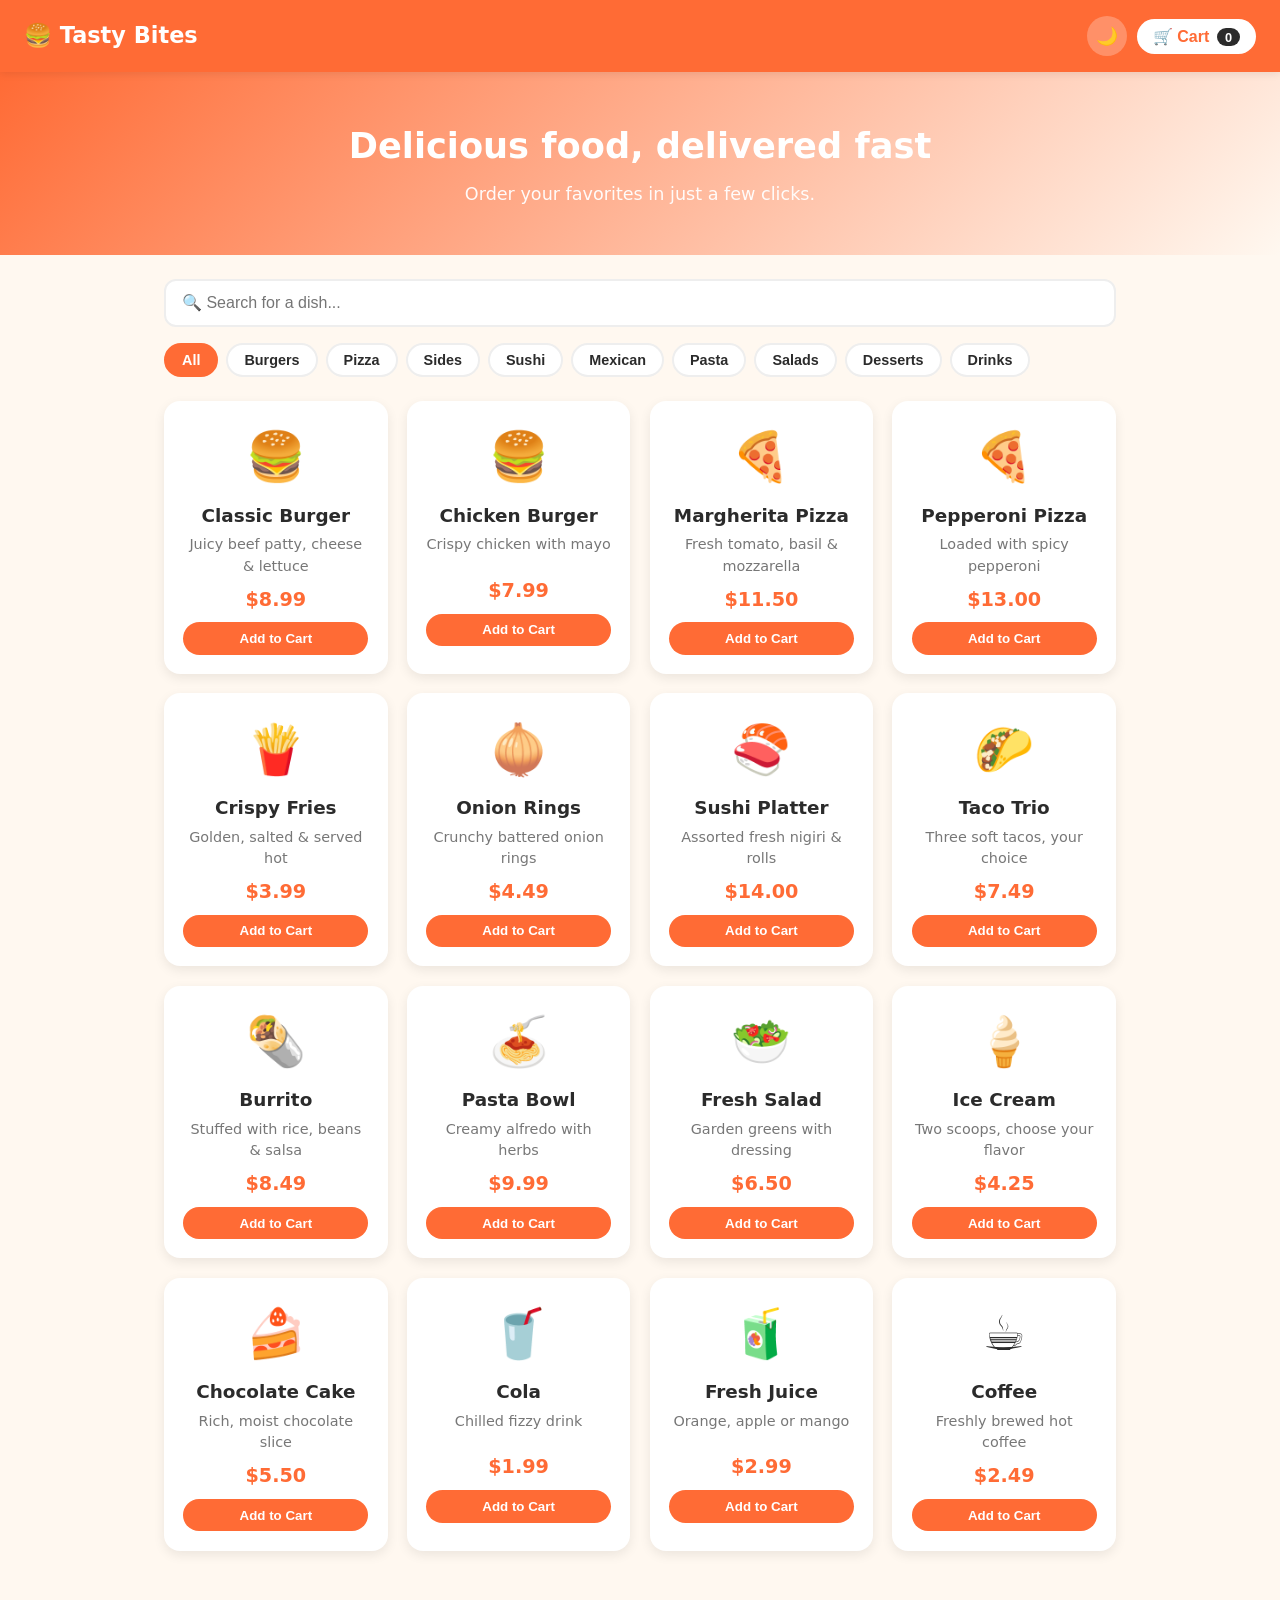
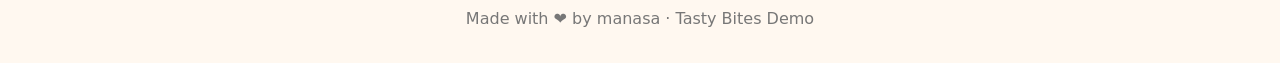
==== index.html @ b31406c3 "Add search, categories, dark mode, saved cart & checkout form" ====
<!DOCTYPE html>
<html lang="en">
<head>
  <meta charset="UTF-8" />
  <meta name="viewport" content="width=device-width, initial-scale=1.0" />
  <title>Tasty Bites 🍔 — Order Food Online</title>
  <link rel="stylesheet" href="styles.css" />
</head>
<body>
  <!-- ===== Header ===== -->
  <header class="header">
    <div class="logo">🍔 Tasty Bites</div>
    <div class="header-actions">
      <button id="theme-toggle" class="theme-toggle" title="Toggle dark mode">🌙</button>
      <button id="cart-toggle" class="cart-toggle">
        🛒 Cart <span id="cart-count" class="cart-count">0</span>
      </button>
    </div>
  </header>

  <!-- ===== Hero banner ===== -->
  <section class="hero">
    <h1>Delicious food, delivered fast</h1>
    <p>Order your favorites in just a few clicks.</p>
  </section>

  <!-- ===== Controls: search + categories ===== -->
  <section class="controls">
    <input type="text" id="search" class="search" placeholder="🔍 Search for a dish..." />
    <div class="categories" id="categories">
      <!-- Category buttons inserted by script.js -->
    </div>
  </section>

  <!-- ===== Menu ===== -->
  <main class="menu" id="menu">
    <div class="menu-grid" id="menu-grid">
      <!-- Food cards inserted by script.js -->
    </div>
    <p id="no-results" class="no-results" hidden>No dishes match your search 😕</p>
  </main>

  <!-- ===== Cart sidebar ===== -->
  <aside class="cart" id="cart">
    <div class="cart-header">
      <h2>Your Order</h2>
      <button id="cart-close" class="cart-close">✕</button>
    </div>
    <ul class="cart-items" id="cart-items">
      <li class="cart-empty">Your cart is empty 🛒</li>
    </ul>
    <div class="cart-footer">
      <div class="cart-total">Total: <span id="cart-total">$0.00</span></div>
      <button id="checkout-btn" class="place-order" disabled>Checkout</button>
    </div>
  </aside>

  <!-- ===== Checkout modal ===== -->
  <div class="modal" id="checkout-modal">
    <div class="modal-box">
      <div class="modal-header">
        <h2>Checkout</h2>
        <button id="modal-close" class="cart-close">✕</button>
      </div>
      <form id="checkout-form" class="checkout-form">
        <label>Full Name
          <input type="text" id="cust-name" required placeholder="manasa" />
        </label>
        <label>Phone Number
          <input type="tel" id="cust-phone" required placeholder="9876543210"
                 pattern="[0-9 +\-]{7,15}" title="Enter a valid phone number" />
        </label>
        <label>Delivery Address
          <textarea id="cust-address" required rows="3" placeholder="House no, street, city"></textarea>
        </label>
        <div class="order-summary" id="order-summary"></div>
        <button type="submit" class="place-order">Place Order ✅</button>
      </form>
    </div>
  </div>

  <div class="overlay" id="overlay"></div>

  <!-- ===== Order success toast ===== -->
  <div class="toast" id="toast" hidden></div>

  <footer class="footer">
    <p>Made with ❤️ by manasa · Tasty Bites Demo</p>
  </footer>

  <script src="script.js"></script>
</body>
</html>
---- styles.css ----
/* ===== Theme variables (light mode defaults) ===== */
:root {
  --bg: #fff8f0;
  --surface: #ffffff;
  --text: #2b2b2b;
  --muted: #777777;
  --brand: #ff6b35;
  --brand-dark: #e85a28;
  --border: #eeeeee;
  --shadow: rgba(0, 0, 0, 0.08);
}

/* ===== Dark mode overrides ===== */
body.dark {
  --bg: #1a1a1f;
  --surface: #26262e;
  --text: #f1f1f1;
  --muted: #a0a0a8;
  --brand: #ff7d4d;
  --brand-dark: #ff6b35;
  --border: #3a3a44;
  --shadow: rgba(0, 0, 0, 0.4);
}

* { margin: 0; padding: 0; box-sizing: border-box; }

body {
  font-family: 'Segoe UI', system-ui, -apple-system, sans-serif;
  color: var(--text);
  background: var(--bg);
  line-height: 1.5;
  transition: background 0.3s, color 0.3s;
}

/* ===== Header ===== */
.header {
  display: flex;
  justify-content: space-between;
  align-items: center;
  padding: 1rem 1.5rem;
  background: var(--brand);
  color: #fff;
  position: sticky;
  top: 0;
  z-index: 10;
  box-shadow: 0 2px 8px var(--shadow);
}
.logo { font-size: 1.4rem; font-weight: 700; }
.header-actions { display: flex; align-items: center; gap: 0.6rem; }

.theme-toggle {
  background: rgba(255, 255, 255, 0.25);
  border: none;
  font-size: 1.1rem;
  width: 40px; height: 40px;
  border-radius: 50%;
  cursor: pointer;
}

.cart-toggle {
  background: #fff;
  color: var(--brand);
  border: none;
  padding: 0.5rem 1rem;
  border-radius: 999px;
  font-weight: 600;
  font-size: 1rem;
  cursor: pointer;
}
.cart-count {
  background: #2b2b2b;
  color: #fff;
  border-radius: 999px;
  padding: 0.1rem 0.5rem;
  font-size: 0.8rem;
  margin-left: 0.2rem;
}

/* ===== Hero ===== */
.hero {
  text-align: center;
  padding: 3rem 1rem;
  background: linear-gradient(135deg, var(--brand), transparent);
}
.hero h1 { font-size: 2.2rem; margin-bottom: 0.5rem; color: #fff; }
.hero p { color: #fff; font-size: 1.1rem; opacity: 0.95; }

/* ===== Controls ===== */
.controls { max-width: 1000px; margin: 0 auto; padding: 1.5rem 1.5rem 0; }
.search {
  width: 100%;
  padding: 0.8rem 1rem;
  border: 2px solid var(--border);
  border-radius: 12px;
  font-size: 1rem;
  background: var(--surface);
  color: var(--text);
  margin-bottom: 1rem;
}
.search:focus { outline: none; border-color: var(--brand); }

.categories { display: flex; flex-wrap: wrap; gap: 0.5rem; }
.cat-btn {
  background: var(--surface);
  color: var(--text);
  border: 2px solid var(--border);
  padding: 0.45rem 1rem;
  border-radius: 999px;
  cursor: pointer;
  font-size: 0.9rem;
  font-weight: 600;
}
.cat-btn.active { background: var(--brand); color: #fff; border-color: var(--brand); }

/* ===== Menu ===== */
.menu { max-width: 1000px; margin: 0 auto; padding: 1.5rem; }
.menu-grid {
  display: grid;
  grid-template-columns: repeat(auto-fill, minmax(220px, 1fr));
  gap: 1.2rem;
}
.card {
  background: var(--surface);
  border-radius: 16px;
  padding: 1.2rem;
  text-align: center;
  box-shadow: 0 4px 12px var(--shadow);
  transition: transform 0.15s ease;
}
.card:hover { transform: translateY(-4px); }
.card .emoji { font-size: 3rem; }
.card h3 { margin: 0.6rem 0 0.3rem; font-size: 1.15rem; }
.card .desc { color: var(--muted); font-size: 0.9rem; min-height: 2.4em; }
.card .price { font-weight: 700; color: var(--brand); font-size: 1.2rem; margin: 0.5rem 0; }

.add-btn {
  background: var(--brand);
  color: #fff;
  border: none;
  padding: 0.55rem 1.2rem;
  border-radius: 999px;
  font-weight: 600;
  cursor: pointer;
  width: 100%;
}
.add-btn:hover { background: var(--brand-dark); }

.no-results { text-align: center; color: var(--muted); padding: 2rem; font-size: 1.1rem; }

/* ===== Cart sidebar ===== */
.cart {
  position: fixed;
  top: 0; right: -400px;
  width: 360px; max-width: 85vw; height: 100%;
  background: var(--surface);
  box-shadow: -4px 0 20px var(--shadow);
  display: flex; flex-direction: column;
  transition: right 0.25s ease;
  z-index: 30;
}
.cart.open { right: 0; }
.cart-header {
  display: flex; justify-content: space-between; align-items: center;
  padding: 1.2rem; border-bottom: 1px solid var(--border);
}
.cart-close { background: none; border: none; font-size: 1.3rem; cursor: pointer; color: var(--text); }

.cart-items { list-style: none; flex: 1; overflow-y: auto; padding: 1rem; }
.cart-empty { color: var(--muted); text-align: center; margin-top: 2rem; }
.cart-item {
  display: flex; justify-content: space-between; align-items: center;
  padding: 0.6rem 0; border-bottom: 1px solid var(--border);
}
.cart-item .info { font-size: 0.95rem; }
.cart-item .qty-controls button {
  width: 26px; height: 26px;
  border: 1px solid var(--border);
  background: var(--bg); color: var(--text);
  border-radius: 6px; cursor: pointer; font-weight: 700;
}
.cart-item .qty { margin: 0 0.4rem; }

.cart-footer { padding: 1.2rem; border-top: 1px solid var(--border); }
.cart-total { font-size: 1.2rem; font-weight: 700; margin-bottom: 0.8rem; }

.place-order {
  width: 100%;
  background: #2b9348; color: #fff;
  border: none; padding: 0.8rem; border-radius: 12px;
  font-size: 1rem; font-weight: 700; cursor: pointer;
}
.place-order:hover { background: #25803c; }
.place-order:disabled { background: #bbb; cursor: not-allowed; }

/* ===== Checkout modal ===== */
.modal {
  position: fixed; inset: 0;
  display: none; align-items: center; justify-content: center;
  z-index: 40; padding: 1rem;
}
.modal.open { display: flex; }
.modal-box {
  background: var(--surface);
  border-radius: 16px;
  width: 100%; max-width: 420px;
  padding: 1.5rem;
  box-shadow: 0 10px 40px var(--shadow);
  max-height: 90vh; overflow-y: auto;
}
.modal-header { display: flex; justify-content: space-between; align-items: center; margin-bottom: 1rem; }
.checkout-form { display: flex; flex-direction: column; gap: 0.9rem; }
.checkout-form label { display: flex; flex-direction: column; font-weight: 600; font-size: 0.9rem; gap: 0.3rem; }
.checkout-form input, .checkout-form textarea {
  padding: 0.6rem; border: 2px solid var(--border); border-radius: 8px;
  font-size: 1rem; font-family: inherit;
  background: var(--bg); color: var(--text);
}
.checkout-form input:focus, .checkout-form textarea:focus { outline: none; border-color: var(--brand); }
.order-summary {
  background: var(--bg); border-radius: 8px; padding: 0.8rem;
  font-size: 0.9rem; color: var(--muted);
}
.order-summary strong { color: var(--text); }

/* ===== Overlay ===== */
.overlay {
  position: fixed; inset: 0;
  background: rgba(0, 0, 0, 0.4);
  opacity: 0; pointer-events: none;
  transition: opacity 0.25s ease; z-index: 20;
}
.overlay.show { opacity: 1; pointer-events: auto; }

/* ===== Toast ===== */
.toast {
  position: fixed; bottom: 2rem; left: 50%; transform: translateX(-50%);
  background: #2b9348; color: #fff;
  padding: 1rem 1.5rem; border-radius: 12px;
  box-shadow: 0 6px 20px var(--shadow);
  z-index: 50; font-weight: 600; text-align: center;
  animation: pop 0.3s ease;
}
@keyframes pop { from { transform: translate(-50%, 20px); opacity: 0; } to { transform: translate(-50%, 0); opacity: 1; } }

/* ===== Footer ===== */
.footer { text-align: center; padding: 2rem 1rem; color: var(--muted); }
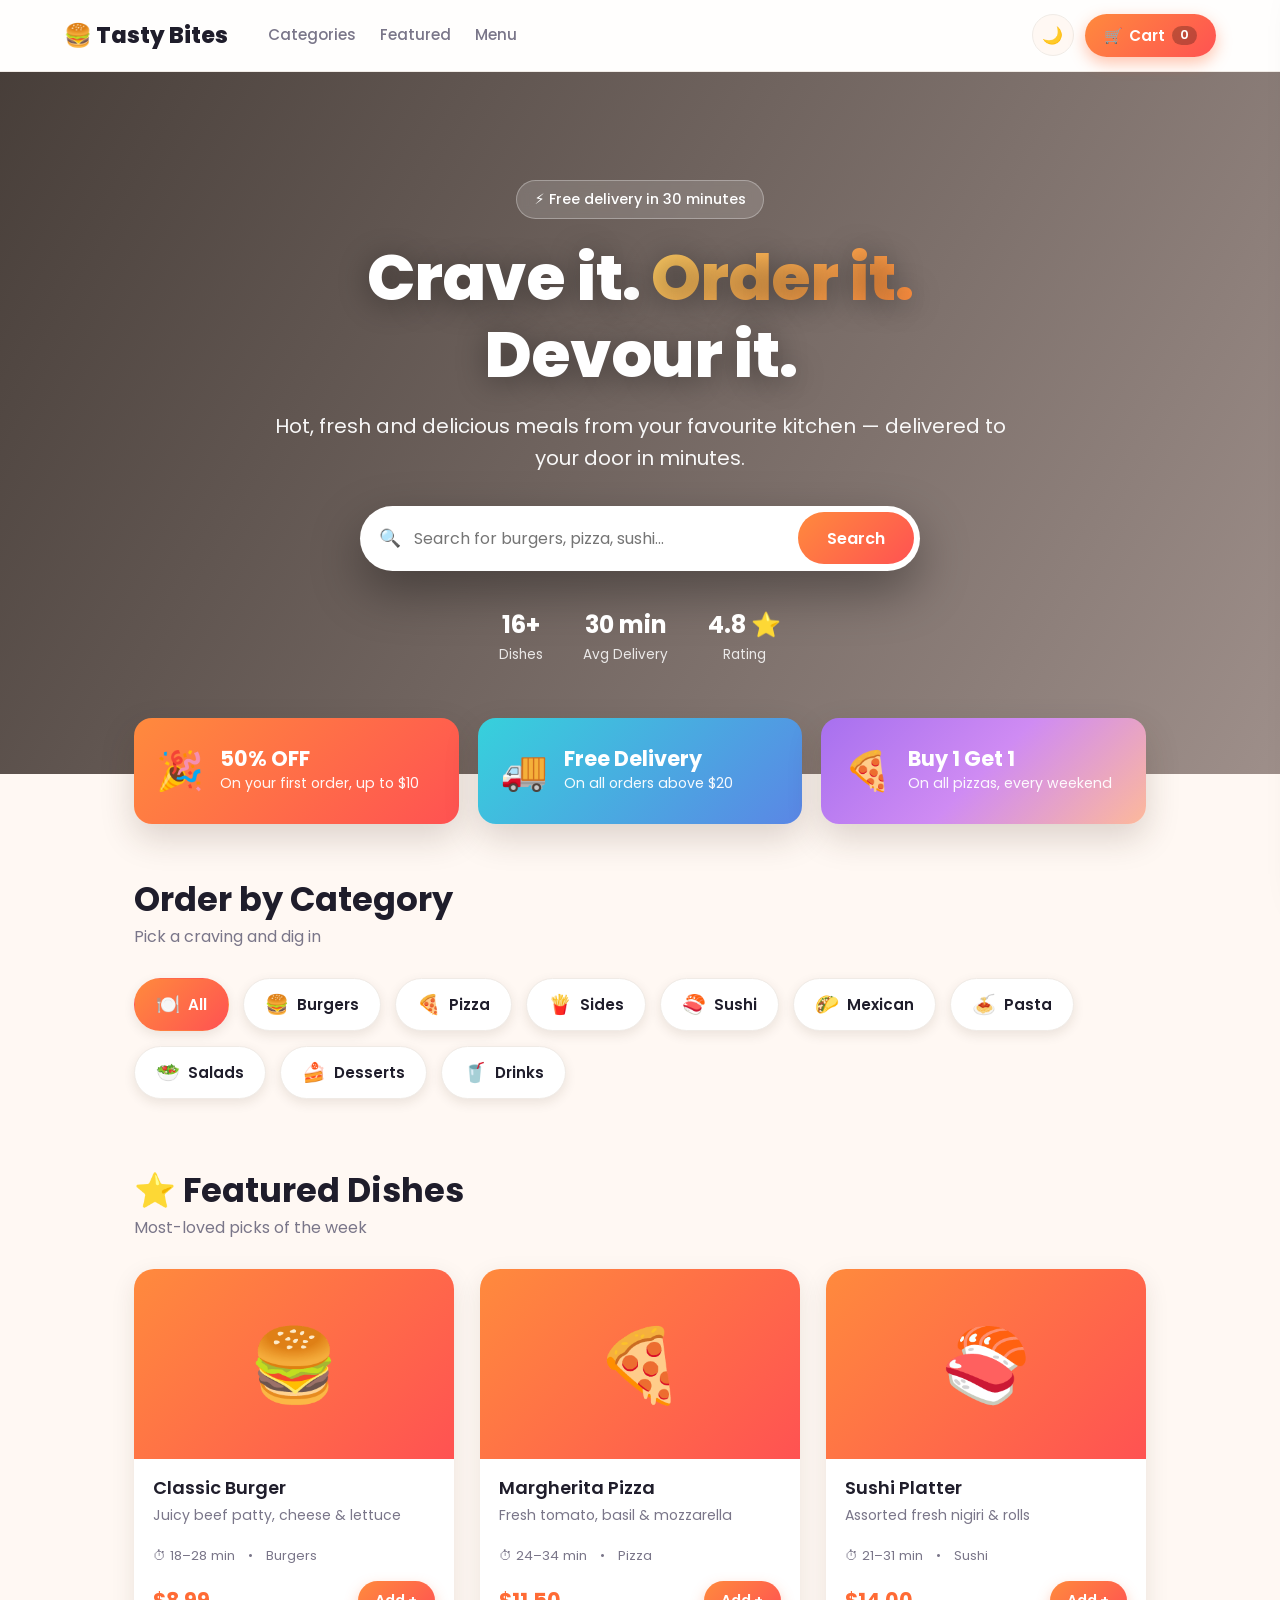
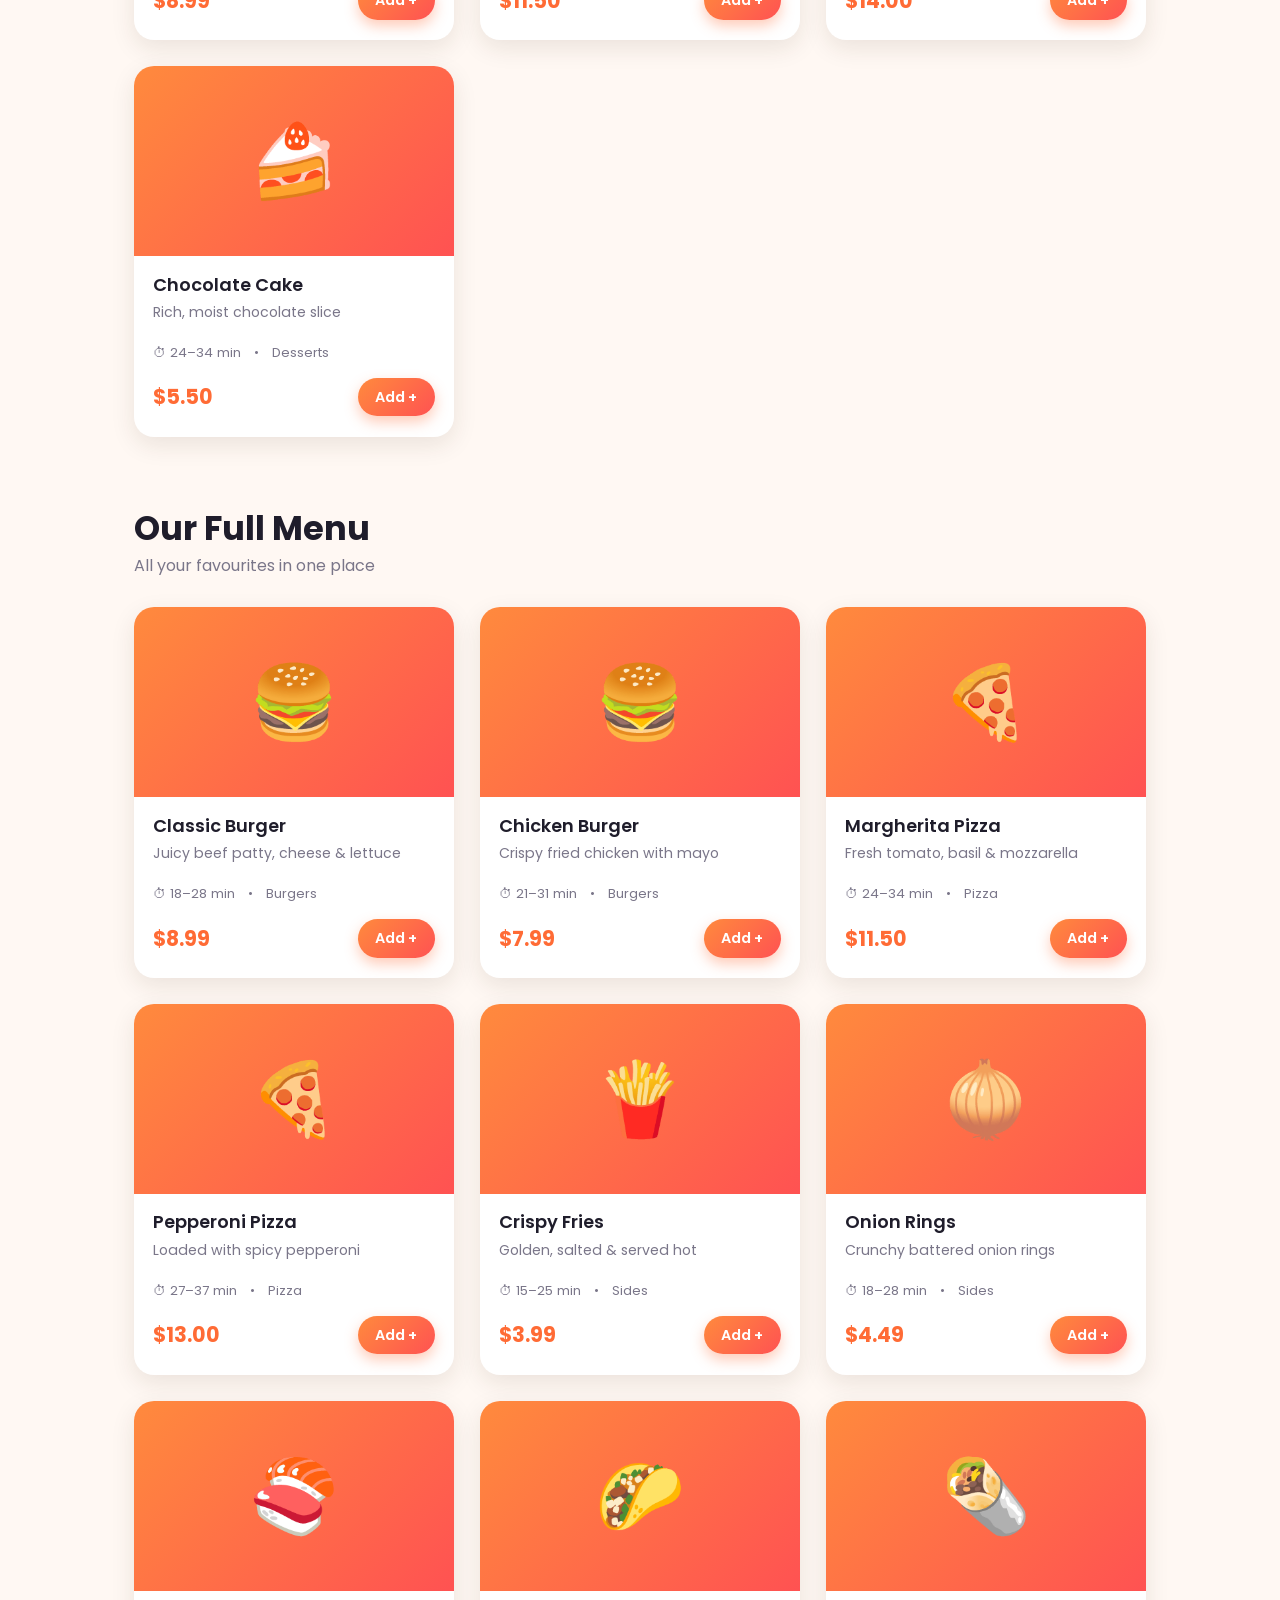
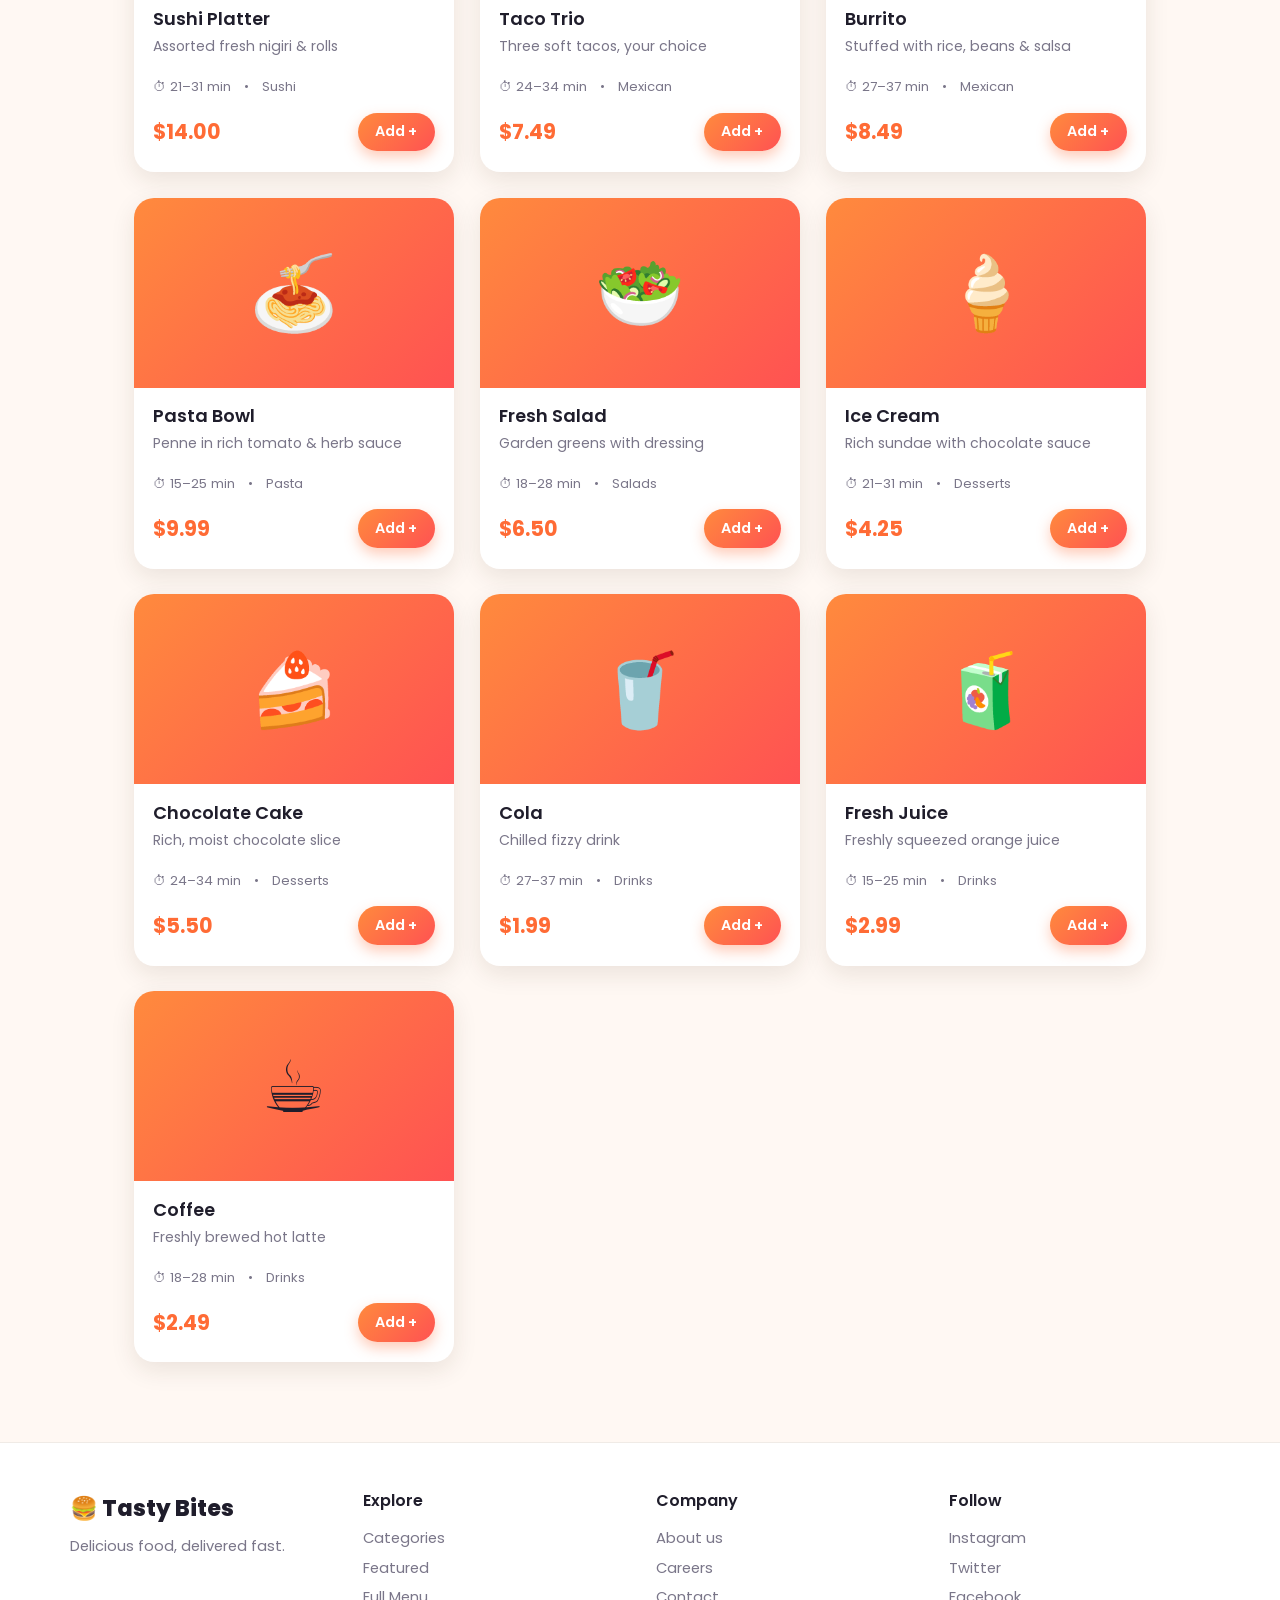
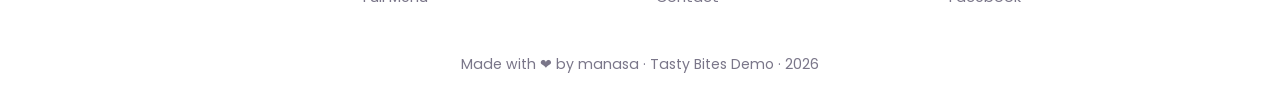
==== commit 13b66a16: "Redesign landing page: premium hero, offers, categories with icons, featured dishes, animations & re" ====
--- a/index.html
+++ b/index.html
@@ -3,37 +3,98 @@
 <head>
   <meta charset="UTF-8" />
   <meta name="viewport" content="width=device-width, initial-scale=1.0" />
-  <title>Tasty Bites 🍔 — Order Food Online</title>
+  <title>Tasty Bites 🍔 — Order Delicious Food Online</title>
+
+  <!-- Premium font -->
+  <link rel="preconnect" href="https://fonts.googleapis.com" />
+  <link rel="preconnect" href="https://fonts.gstatic.com" crossorigin />
+  <link href="https://fonts.googleapis.com/css2?family=Poppins:wght@400;500;600;700;800&display=swap" rel="stylesheet" />
+
   <link rel="stylesheet" href="styles.css" />
 </head>
 <body>
   <!-- ===== Header ===== -->
   <header class="header">
-    <div class="logo">🍔 Tasty Bites</div>
+    <div class="logo">🍔 Tasty&nbsp;Bites</div>
+    <nav class="nav-links">
+      <a href="#categories-section">Categories</a>
+      <a href="#featured-section">Featured</a>
+      <a href="#menu-section">Menu</a>
+    </nav>
     <div class="header-actions">
       <button id="theme-toggle" class="theme-toggle" title="Toggle dark mode">🌙</button>
       <button id="cart-toggle" class="cart-toggle">
-        🛒 Cart <span id="cart-count" class="cart-count">0</span>
+        🛒 <span class="cart-label">Cart</span> <span id="cart-count" class="cart-count">0</span>
       </button>
     </div>
   </header>
 
-  <!-- ===== Hero banner ===== -->
+  <!-- ===== HERO ===== -->
   <section class="hero">
-    <h1>Delicious food, delivered fast</h1>
-    <p>Order your favorites in just a few clicks.</p>
-  </section>
+    <div class="hero-overlay"></div>
+    <div class="hero-content reveal">
+      <span class="hero-badge">⚡ Free delivery in 30 minutes</span>
+      <h1 class="hero-title">Crave it. <span class="grad-text">Order it.</span> Devour it.</h1>
+      <p class="hero-subtitle">Hot, fresh and delicious meals from your favourite kitchen — delivered to your door in minutes.</p>
 
-  <!-- ===== Controls: search + categories ===== -->
-  <section class="controls">
-    <input type="text" id="search" class="search" placeholder="🔍 Search for a dish..." />
-    <div class="categories" id="categories">
-      <!-- Category buttons inserted by script.js -->
+      <form class="hero-search" id="hero-search-form">
+        <span class="search-icon">🔍</span>
+        <input type="text" id="search" placeholder="Search for burgers, pizza, sushi..." autocomplete="off" />
+        <button type="submit" class="search-btn">Search</button>
+      </form>
+
+      <div class="hero-stats">
+        <div class="stat"><strong>16+</strong><span>Dishes</span></div>
+        <div class="stat"><strong>30 min</strong><span>Avg Delivery</span></div>
+        <div class="stat"><strong>4.8 ⭐</strong><span>Rating</span></div>
+      </div>
     </div>
   </section>
 
-  <!-- ===== Menu ===== -->
-  <main class="menu" id="menu">
+  <!-- ===== SPECIAL OFFERS ===== -->
+  <section class="offers reveal">
+    <div class="offer-card offer-1">
+      <div class="offer-emoji">🎉</div>
+      <div><h3>50% OFF</h3><p>On your first order, up to $10</p></div>
+    </div>
+    <div class="offer-card offer-2">
+      <div class="offer-emoji">🚚</div>
+      <div><h3>Free Delivery</h3><p>On all orders above $20</p></div>
+    </div>
+    <div class="offer-card offer-3">
+      <div class="offer-emoji">🍕</div>
+      <div><h3>Buy 1 Get 1</h3><p>On all pizzas, every weekend</p></div>
+    </div>
+  </section>
+
+  <!-- ===== CATEGORIES ===== -->
+  <section class="section reveal" id="categories-section">
+    <div class="section-head">
+      <h2>Order by Category</h2>
+      <p>Pick a craving and dig in</p>
+    </div>
+    <div class="categories" id="categories">
+      <!-- Category chips inserted by script.js -->
+    </div>
+  </section>
+
+  <!-- ===== FEATURED DISHES ===== -->
+  <section class="section reveal" id="featured-section">
+    <div class="section-head">
+      <h2>⭐ Featured Dishes</h2>
+      <p>Most-loved picks of the week</p>
+    </div>
+    <div class="menu-grid" id="featured-grid">
+      <!-- Featured cards inserted by script.js -->
+    </div>
+  </section>
+
+  <!-- ===== FULL MENU ===== -->
+  <main class="section reveal" id="menu-section">
+    <div class="section-head">
+      <h2>Our Full Menu</h2>
+      <p id="menu-subtitle">All your favourites in one place</p>
+    </div>
     <div class="menu-grid" id="menu-grid">
       <!-- Food cards inserted by script.js -->
     </div>
@@ -80,12 +141,35 @@
   </div>
 
   <div class="overlay" id="overlay"></div>
-
-  <!-- ===== Order success toast ===== -->
   <div class="toast" id="toast" hidden></div>
 
+  <!-- ===== Footer ===== -->
   <footer class="footer">
-    <p>Made with ❤️ by manasa · Tasty Bites Demo</p>
+    <div class="footer-grid">
+      <div>
+        <div class="logo">🍔 Tasty Bites</div>
+        <p class="footer-tag">Delicious food, delivered fast.</p>
+      </div>
+      <div>
+        <h4>Explore</h4>
+        <a href="#categories-section">Categories</a>
+        <a href="#featured-section">Featured</a>
+        <a href="#menu-section">Full Menu</a>
+      </div>
+      <div>
+        <h4>Company</h4>
+        <a href="#">About us</a>
+        <a href="#">Careers</a>
+        <a href="#">Contact</a>
+      </div>
+      <div>
+        <h4>Follow</h4>
+        <a href="#">Instagram</a>
+        <a href="#">Twitter</a>
+        <a href="#">Facebook</a>
+      </div>
+    </div>
+    <p class="footer-bottom">Made with ❤️ by manasa · Tasty Bites Demo · 2026</p>
   </footer>
 
   <script src="script.js"></script>
--- a/styles.css
+++ b/styles.css
@@ -1,246 +1,493 @@
-/* ===== Theme variables (light mode defaults) ===== */
+/* =====================================================================
+   THEME VARIABLES
+   ===================================================================== */
 :root {
-  --bg: #fff8f0;
+  --bg: #fff8f3;
   --surface: #ffffff;
-  --text: #2b2b2b;
-  --muted: #777777;
+  --text: #1f1d2b;
+  --muted: #7a7689;
   --brand: #ff6b35;
-  --brand-dark: #e85a28;
-  --border: #eeeeee;
-  --shadow: rgba(0, 0, 0, 0.08);
-}
-
-/* ===== Dark mode overrides ===== */
+  --brand-2: #f7411e;
+  --accent: #ffb627;
+  --border: #f0ebe6;
+  --shadow: rgba(60, 40, 20, 0.10);
+  --shadow-lg: rgba(60, 40, 20, 0.18);
+  --grad: linear-gradient(135deg, #ff8a3d 0%, #ff5252 100%);
+  --grad-soft: linear-gradient(135deg, #fff1e6 0%, #ffe9ec 100%);
+}
+
 body.dark {
-  --bg: #1a1a1f;
-  --surface: #26262e;
-  --text: #f1f1f1;
-  --muted: #a0a0a8;
+  --bg: #15131c;
+  --surface: #1f1d2b;
+  --text: #f3f1f7;
+  --muted: #a39fb3;
   --brand: #ff7d4d;
-  --brand-dark: #ff6b35;
-  --border: #3a3a44;
+  --brand-2: #ff5252;
+  --accent: #ffc857;
+  --border: #2c2939;
   --shadow: rgba(0, 0, 0, 0.4);
+  --shadow-lg: rgba(0, 0, 0, 0.55);
+  --grad: linear-gradient(135deg, #ff7d4d 0%, #ff4b4b 100%);
+  --grad-soft: linear-gradient(135deg, #241f2e 0%, #2a1f28 100%);
 }
 
 * { margin: 0; padding: 0; box-sizing: border-box; }
 
+html { scroll-behavior: smooth; }
+
 body {
-  font-family: 'Segoe UI', system-ui, -apple-system, sans-serif;
+  font-family: 'Poppins', system-ui, -apple-system, sans-serif;
   color: var(--text);
   background: var(--bg);
-  line-height: 1.5;
+  line-height: 1.6;
   transition: background 0.3s, color 0.3s;
 }
 
-/* ===== Header ===== */
+h1, h2, h3, h4 { line-height: 1.2; }
+.grad-text {
+  background: var(--grad);
+  -webkit-background-clip: text;
+  background-clip: text;
+  -webkit-text-fill-color: transparent;
+}
+
+/* =====================================================================
+   HEADER
+   ===================================================================== */
 .header {
   display: flex;
-  justify-content: space-between;
   align-items: center;
-  padding: 1rem 1.5rem;
-  background: var(--brand);
-  color: #fff;
+  gap: 1.5rem;
+  padding: 0.9rem 5%;
+  background: color-mix(in srgb, var(--surface) 80%, transparent);
+  backdrop-filter: blur(12px);
   position: sticky;
   top: 0;
-  z-index: 10;
-  box-shadow: 0 2px 8px var(--shadow);
-}
-.logo { font-size: 1.4rem; font-weight: 700; }
-.header-actions { display: flex; align-items: center; gap: 0.6rem; }
+  z-index: 100;
+  border-bottom: 1px solid var(--border);
+}
+.logo { font-size: 1.4rem; font-weight: 800; white-space: nowrap; }
+
+.nav-links { display: flex; gap: 1.5rem; margin-left: 1rem; flex: 1; }
+.nav-links a {
+  color: var(--muted);
+  text-decoration: none;
+  font-weight: 500;
+  font-size: 0.95rem;
+  transition: color 0.2s;
+}
+.nav-links a:hover { color: var(--brand); }
+
+.header-actions { display: flex; align-items: center; gap: 0.7rem; }
 
 .theme-toggle {
-  background: rgba(255, 255, 255, 0.25);
-  border: none;
-  font-size: 1.1rem;
-  width: 40px; height: 40px;
+  background: var(--bg);
+  border: 1px solid var(--border);
+  font-size: 1.05rem;
+  width: 42px; height: 42px;
   border-radius: 50%;
   cursor: pointer;
-}
+  transition: transform 0.25s ease, background 0.2s;
+}
+.theme-toggle:hover { transform: rotate(25deg) scale(1.1); }
 
 .cart-toggle {
+  background: var(--grad);
+  color: #fff;
+  border: none;
+  padding: 0.6rem 1.2rem;
+  border-radius: 999px;
+  font-weight: 600;
+  font-size: 0.95rem;
+  cursor: pointer;
+  font-family: inherit;
+  display: flex; align-items: center; gap: 0.4rem;
+  box-shadow: 0 6px 16px color-mix(in srgb, var(--brand) 40%, transparent);
+  transition: transform 0.18s ease, box-shadow 0.2s;
+}
+.cart-toggle:hover { transform: translateY(-2px); box-shadow: 0 10px 22px color-mix(in srgb, var(--brand) 55%, transparent); }
+.cart-count {
+  background: rgba(0, 0, 0, 0.25);
+  border-radius: 999px;
+  padding: 0.05rem 0.5rem;
+  font-size: 0.8rem;
+}
+
+/* =====================================================================
+   HERO
+   ===================================================================== */
+.hero {
+  position: relative;
+  min-height: 78vh;
+  display: flex;
+  align-items: center;
+  justify-content: center;
+  text-align: center;
+  padding: 4rem 5%;
+  background:
+    linear-gradient(120deg, rgba(20, 10, 5, 0.78), rgba(40, 15, 10, 0.45)),
+    url('https://images.unsplash.com/photo-1504674900247-0877df9cc836?w=1600&q=80&auto=format&fit=crop') center/cover no-repeat;
+}
+.hero-content { max-width: 760px; color: #fff; position: relative; z-index: 2; }
+
+.hero-badge {
+  display: inline-block;
+  background: rgba(255, 255, 255, 0.15);
+  border: 1px solid rgba(255, 255, 255, 0.3);
+  backdrop-filter: blur(6px);
+  padding: 0.45rem 1.1rem;
+  border-radius: 999px;
+  font-size: 0.9rem;
+  font-weight: 500;
+  margin-bottom: 1.3rem;
+}
+.hero-title {
+  font-size: clamp(2.2rem, 6vw, 4rem);
+  font-weight: 800;
+  margin-bottom: 1rem;
+  letter-spacing: -1px;
+  text-shadow: 0 4px 30px rgba(0, 0, 0, 0.4);
+}
+.hero-title .grad-text {
+  background: linear-gradient(135deg, #ffd166, #ff8a3d);
+  -webkit-background-clip: text; background-clip: text; -webkit-text-fill-color: transparent;
+}
+.hero-subtitle {
+  font-size: clamp(1rem, 2.2vw, 1.25rem);
+  opacity: 0.95;
+  margin-bottom: 2rem;
+  font-weight: 400;
+}
+
+/* Hero search */
+.hero-search {
+  display: flex;
+  align-items: center;
   background: #fff;
-  color: var(--brand);
+  border-radius: 999px;
+  padding: 0.4rem 0.4rem 0.4rem 1.2rem;
+  max-width: 560px;
+  margin: 0 auto;
+  box-shadow: 0 20px 50px rgba(0, 0, 0, 0.35);
+}
+.search-icon { font-size: 1.1rem; }
+.hero-search input {
+  flex: 1;
   border: none;
-  padding: 0.5rem 1rem;
+  outline: none;
+  padding: 0.85rem 0.8rem;
+  font-size: 1rem;
+  font-family: inherit;
+  background: transparent;
+  color: #1f1d2b;
+}
+.search-btn {
+  background: var(--grad);
+  color: #fff;
+  border: none;
+  padding: 0.85rem 1.8rem;
   border-radius: 999px;
   font-weight: 600;
   font-size: 1rem;
+  font-family: inherit;
   cursor: pointer;
-}
-.cart-count {
-  background: #2b2b2b;
+  transition: transform 0.18s ease, filter 0.2s;
+}
+.search-btn:hover { transform: scale(1.04); filter: brightness(1.05); }
+
+/* Hero stats */
+.hero-stats {
+  display: flex;
+  justify-content: center;
+  gap: 2.5rem;
+  margin-top: 2.2rem;
+}
+.stat { display: flex; flex-direction: column; }
+.stat strong { font-size: 1.5rem; font-weight: 700; }
+.stat span { font-size: 0.85rem; opacity: 0.85; }
+
+/* =====================================================================
+   SPECIAL OFFERS
+   ===================================================================== */
+.offers {
+  display: grid;
+  grid-template-columns: repeat(auto-fit, minmax(250px, 1fr));
+  gap: 1.2rem;
+  max-width: 1140px;
+  margin: -3.5rem auto 0;
+  padding: 0 5%;
+  position: relative;
+  z-index: 5;
+}
+.offer-card {
+  display: flex;
+  align-items: center;
+  gap: 1rem;
+  padding: 1.4rem;
+  border-radius: 18px;
   color: #fff;
-  border-radius: 999px;
-  padding: 0.1rem 0.5rem;
-  font-size: 0.8rem;
-  margin-left: 0.2rem;
-}
-
-/* ===== Hero ===== */
-.hero {
-  text-align: center;
-  padding: 3rem 1rem;
-  background: linear-gradient(135deg, var(--brand), transparent);
-}
-.hero h1 { font-size: 2.2rem; margin-bottom: 0.5rem; color: #fff; }
-.hero p { color: #fff; font-size: 1.1rem; opacity: 0.95; }
-
-/* ===== Controls ===== */
-.controls { max-width: 1000px; margin: 0 auto; padding: 1.5rem 1.5rem 0; }
-.search {
-  width: 100%;
-  padding: 0.8rem 1rem;
-  border: 2px solid var(--border);
-  border-radius: 12px;
-  font-size: 1rem;
+  box-shadow: 0 14px 34px var(--shadow-lg);
+  transition: transform 0.2s ease;
+}
+.offer-card:hover { transform: translateY(-5px); }
+.offer-card h3 { font-size: 1.3rem; font-weight: 700; }
+.offer-card p { font-size: 0.88rem; opacity: 0.95; }
+.offer-emoji { font-size: 2.4rem; }
+.offer-1 { background: linear-gradient(135deg, #ff8a3d, #ff5252); }
+.offer-2 { background: linear-gradient(135deg, #36d1dc, #5b86e5); }
+.offer-3 { background: linear-gradient(135deg, #a770ef, #cf8bf3, #fdb99b); }
+
+/* =====================================================================
+   SECTIONS
+   ===================================================================== */
+.section { max-width: 1140px; margin: 0 auto; padding: 3.5rem 5% 1rem; }
+.section-head { margin-bottom: 1.8rem; }
+.section-head h2 { font-size: clamp(1.5rem, 3.5vw, 2.1rem); font-weight: 700; }
+.section-head p { color: var(--muted); margin-top: 0.2rem; }
+
+/* Categories */
+.categories {
+  display: flex;
+  flex-wrap: wrap;
+  gap: 0.9rem;
+}
+.cat-btn {
+  display: flex;
+  align-items: center;
+  gap: 0.5rem;
   background: var(--surface);
   color: var(--text);
-  margin-bottom: 1rem;
-}
-.search:focus { outline: none; border-color: var(--brand); }
-
-.categories { display: flex; flex-wrap: wrap; gap: 0.5rem; }
-.cat-btn {
-  background: var(--surface);
-  color: var(--text);
-  border: 2px solid var(--border);
-  padding: 0.45rem 1rem;
+  border: 1px solid var(--border);
+  padding: 0.7rem 1.3rem;
   border-radius: 999px;
   cursor: pointer;
-  font-size: 0.9rem;
+  font-size: 0.95rem;
   font-weight: 600;
-}
-.cat-btn.active { background: var(--brand); color: #fff; border-color: var(--brand); }
-
-/* ===== Menu ===== */
-.menu { max-width: 1000px; margin: 0 auto; padding: 1.5rem; }
+  font-family: inherit;
+  box-shadow: 0 4px 12px var(--shadow);
+  transition: transform 0.18s ease, box-shadow 0.2s, background 0.2s, color 0.2s;
+}
+.cat-btn .cat-icon { font-size: 1.2rem; }
+.cat-btn:hover { transform: translateY(-3px); box-shadow: 0 10px 22px var(--shadow-lg); }
+.cat-btn.active { background: var(--grad); color: #fff; border-color: transparent; }
+
+/* =====================================================================
+   MENU CARDS
+   ===================================================================== */
 .menu-grid {
   display: grid;
-  grid-template-columns: repeat(auto-fill, minmax(220px, 1fr));
-  gap: 1.2rem;
+  grid-template-columns: repeat(auto-fill, minmax(240px, 1fr));
+  gap: 1.6rem;
 }
 .card {
   background: var(--surface);
-  border-radius: 16px;
-  padding: 1.2rem;
-  text-align: center;
-  box-shadow: 0 4px 12px var(--shadow);
-  transition: transform 0.15s ease;
-}
-.card:hover { transform: translateY(-4px); }
-.card .emoji { font-size: 3rem; }
-.card h3 { margin: 0.6rem 0 0.3rem; font-size: 1.15rem; }
-.card .desc { color: var(--muted); font-size: 0.9rem; min-height: 2.4em; }
-.card .price { font-weight: 700; color: var(--brand); font-size: 1.2rem; margin: 0.5rem 0; }
+  border-radius: 20px;
+  overflow: hidden;
+  box-shadow: 0 8px 24px var(--shadow);
+  transition: transform 0.25s ease, box-shadow 0.25s ease;
+  display: flex;
+  flex-direction: column;
+}
+.card:hover {
+  transform: translateY(-10px);
+  box-shadow: 0 22px 44px var(--shadow-lg);
+}
+
+.card-img-wrap {
+  position: relative;
+  width: 100%;
+  height: 190px;
+  overflow: hidden;
+  background: var(--grad);
+  display: flex; align-items: center; justify-content: center;
+}
+.card-img { width: 100%; height: 100%; object-fit: cover; transition: transform 0.5s ease; }
+.card:hover .card-img { transform: scale(1.1); }
+.emoji-fallback { font-size: 4.5rem; }
+
+.rating-badge {
+  position: absolute;
+  bottom: 10px; left: 10px;
+  background: rgba(0, 0, 0, 0.72);
+  color: #ffd000;
+  font-size: 0.82rem;
+  font-weight: 700;
+  padding: 0.18rem 0.55rem;
+  border-radius: 8px;
+  backdrop-filter: blur(2px);
+}
+
+.card-body { padding: 1.1rem 1.2rem 1.3rem; display: flex; flex-direction: column; gap: 0.35rem; flex: 1; }
+.card h3 { font-size: 1.12rem; font-weight: 600; }
+.card .desc { color: var(--muted); font-size: 0.88rem; min-height: 2.4em; }
+.card-meta { display: flex; align-items: center; gap: 0.8rem; color: var(--muted); font-size: 0.82rem; margin-top: 0.1rem; }
+.card-foot { display: flex; align-items: center; justify-content: space-between; margin-top: 0.6rem; }
+.card .price { font-weight: 700; color: var(--brand); font-size: 1.3rem; }
 
 .add-btn {
-  background: var(--brand);
+  background: var(--grad);
   color: #fff;
   border: none;
-  padding: 0.55rem 1.2rem;
+  padding: 0.55rem 1.1rem;
   border-radius: 999px;
   font-weight: 600;
+  font-size: 0.9rem;
+  font-family: inherit;
   cursor: pointer;
-  width: 100%;
-}
-.add-btn:hover { background: var(--brand-dark); }
-
-.no-results { text-align: center; color: var(--muted); padding: 2rem; font-size: 1.1rem; }
-
-/* ===== Cart sidebar ===== */
+  box-shadow: 0 6px 14px color-mix(in srgb, var(--brand) 35%, transparent);
+  transition: transform 0.15s ease, box-shadow 0.2s, filter 0.2s;
+}
+.add-btn:hover { transform: translateY(-2px); filter: brightness(1.06); box-shadow: 0 10px 20px color-mix(in srgb, var(--brand) 50%, transparent); }
+.add-btn:active { transform: translateY(0); }
+
+.no-results { text-align: center; color: var(--muted); padding: 2.5rem; font-size: 1.1rem; grid-column: 1 / -1; }
+
+/* =====================================================================
+   CART SIDEBAR
+   ===================================================================== */
 .cart {
   position: fixed;
-  top: 0; right: -400px;
-  width: 360px; max-width: 85vw; height: 100%;
+  top: 0; right: -420px;
+  width: 380px; max-width: 88vw; height: 100%;
   background: var(--surface);
-  box-shadow: -4px 0 20px var(--shadow);
+  box-shadow: -10px 0 40px var(--shadow-lg);
   display: flex; flex-direction: column;
-  transition: right 0.25s ease;
-  z-index: 30;
+  transition: right 0.3s ease;
+  z-index: 200;
 }
 .cart.open { right: 0; }
 .cart-header {
   display: flex; justify-content: space-between; align-items: center;
-  padding: 1.2rem; border-bottom: 1px solid var(--border);
-}
+  padding: 1.3rem; border-bottom: 1px solid var(--border);
+}
+.cart-header h2 { font-weight: 700; }
 .cart-close { background: none; border: none; font-size: 1.3rem; cursor: pointer; color: var(--text); }
 
-.cart-items { list-style: none; flex: 1; overflow-y: auto; padding: 1rem; }
-.cart-empty { color: var(--muted); text-align: center; margin-top: 2rem; }
+.cart-items { list-style: none; flex: 1; overflow-y: auto; padding: 1rem 1.3rem; }
+.cart-empty { color: var(--muted); text-align: center; margin-top: 3rem; }
 .cart-item {
   display: flex; justify-content: space-between; align-items: center;
-  padding: 0.6rem 0; border-bottom: 1px solid var(--border);
+  padding: 0.8rem 0; border-bottom: 1px solid var(--border);
 }
 .cart-item .info { font-size: 0.95rem; }
+.cart-item .qty-controls { display: flex; align-items: center; }
 .cart-item .qty-controls button {
-  width: 26px; height: 26px;
+  width: 28px; height: 28px;
   border: 1px solid var(--border);
   background: var(--bg); color: var(--text);
-  border-radius: 6px; cursor: pointer; font-weight: 700;
-}
-.cart-item .qty { margin: 0 0.4rem; }
-
-.cart-footer { padding: 1.2rem; border-top: 1px solid var(--border); }
-.cart-total { font-size: 1.2rem; font-weight: 700; margin-bottom: 0.8rem; }
+  border-radius: 8px; cursor: pointer; font-weight: 700; font-size: 1rem;
+}
+.cart-item .qty { margin: 0 0.55rem; font-weight: 600; }
+
+.cart-footer { padding: 1.3rem; border-top: 1px solid var(--border); }
+.cart-total { font-size: 1.25rem; font-weight: 700; margin-bottom: 0.9rem; }
 
 .place-order {
   width: 100%;
-  background: #2b9348; color: #fff;
-  border: none; padding: 0.8rem; border-radius: 12px;
-  font-size: 1rem; font-weight: 700; cursor: pointer;
-}
-.place-order:hover { background: #25803c; }
-.place-order:disabled { background: #bbb; cursor: not-allowed; }
-
-/* ===== Checkout modal ===== */
+  background: var(--grad);
+  color: #fff;
+  border: none; padding: 0.9rem; border-radius: 14px;
+  font-size: 1rem; font-weight: 700; font-family: inherit; cursor: pointer;
+  box-shadow: 0 8px 20px color-mix(in srgb, var(--brand) 40%, transparent);
+  transition: transform 0.15s ease, filter 0.2s;
+}
+.place-order:hover { transform: translateY(-2px); filter: brightness(1.05); }
+.place-order:disabled { background: #c5c0cc; box-shadow: none; cursor: not-allowed; transform: none; }
+
+/* =====================================================================
+   CHECKOUT MODAL
+   ===================================================================== */
 .modal {
   position: fixed; inset: 0;
   display: none; align-items: center; justify-content: center;
-  z-index: 40; padding: 1rem;
+  z-index: 210; padding: 1rem;
 }
 .modal.open { display: flex; }
 .modal-box {
   background: var(--surface);
-  border-radius: 16px;
-  width: 100%; max-width: 420px;
-  padding: 1.5rem;
-  box-shadow: 0 10px 40px var(--shadow);
-  max-height: 90vh; overflow-y: auto;
-}
-.modal-header { display: flex; justify-content: space-between; align-items: center; margin-bottom: 1rem; }
-.checkout-form { display: flex; flex-direction: column; gap: 0.9rem; }
-.checkout-form label { display: flex; flex-direction: column; font-weight: 600; font-size: 0.9rem; gap: 0.3rem; }
+  border-radius: 20px;
+  width: 100%; max-width: 440px;
+  padding: 1.7rem;
+  box-shadow: 0 30px 60px var(--shadow-lg);
+  max-height: 92vh; overflow-y: auto;
+  animation: pop 0.25s ease;
+}
+.modal-header { display: flex; justify-content: space-between; align-items: center; margin-bottom: 1.2rem; }
+.modal-header h2 { font-weight: 700; }
+.checkout-form { display: flex; flex-direction: column; gap: 1rem; }
+.checkout-form label { display: flex; flex-direction: column; font-weight: 600; font-size: 0.9rem; gap: 0.35rem; }
 .checkout-form input, .checkout-form textarea {
-  padding: 0.6rem; border: 2px solid var(--border); border-radius: 8px;
+  padding: 0.7rem; border: 1px solid var(--border); border-radius: 10px;
   font-size: 1rem; font-family: inherit;
   background: var(--bg); color: var(--text);
 }
 .checkout-form input:focus, .checkout-form textarea:focus { outline: none; border-color: var(--brand); }
 .order-summary {
-  background: var(--bg); border-radius: 8px; padding: 0.8rem;
+  background: var(--grad-soft); border-radius: 12px; padding: 0.9rem;
   font-size: 0.9rem; color: var(--muted);
 }
 .order-summary strong { color: var(--text); }
 
-/* ===== Overlay ===== */
+/* =====================================================================
+   OVERLAY + TOAST
+   ===================================================================== */
 .overlay {
   position: fixed; inset: 0;
-  background: rgba(0, 0, 0, 0.4);
+  background: rgba(0, 0, 0, 0.5);
   opacity: 0; pointer-events: none;
-  transition: opacity 0.25s ease; z-index: 20;
+  transition: opacity 0.3s ease; z-index: 150;
 }
 .overlay.show { opacity: 1; pointer-events: auto; }
 
-/* ===== Toast ===== */
 .toast {
   position: fixed; bottom: 2rem; left: 50%; transform: translateX(-50%);
   background: #2b9348; color: #fff;
-  padding: 1rem 1.5rem; border-radius: 12px;
-  box-shadow: 0 6px 20px var(--shadow);
-  z-index: 50; font-weight: 600; text-align: center;
+  padding: 1rem 1.6rem; border-radius: 14px;
+  box-shadow: 0 12px 30px var(--shadow-lg);
+  z-index: 250; font-weight: 600; text-align: center;
   animation: pop 0.3s ease;
 }
 @keyframes pop { from { transform: translate(-50%, 20px); opacity: 0; } to { transform: translate(-50%, 0); opacity: 1; } }
 
-/* ===== Footer ===== */
-.footer { text-align: center; padding: 2rem 1rem; color: var(--muted); }
+/* =====================================================================
+   SCROLL REVEAL ANIMATION
+   ===================================================================== */
+.reveal { opacity: 0; transform: translateY(30px); transition: opacity 0.7s ease, transform 0.7s ease; }
+.reveal.in-view { opacity: 1; transform: translateY(0); }
+
+/* =====================================================================
+   FOOTER
+   ===================================================================== */
+.footer {
+  margin-top: 4rem;
+  background: var(--surface);
+  border-top: 1px solid var(--border);
+  padding: 3rem 5% 1.5rem;
+}
+.footer-grid {
+  display: grid;
+  grid-template-columns: repeat(auto-fit, minmax(160px, 1fr));
+  gap: 2rem;
+  max-width: 1140px;
+  margin: 0 auto;
+}
+.footer-grid h4 { margin-bottom: 0.8rem; font-weight: 600; }
+.footer-grid a { display: block; color: var(--muted); text-decoration: none; padding: 0.2rem 0; font-size: 0.92rem; transition: color 0.2s; }
+.footer-grid a:hover { color: var(--brand); }
+.footer-tag { color: var(--muted); margin-top: 0.5rem; font-size: 0.92rem; }
+.footer-bottom { text-align: center; color: var(--muted); margin-top: 2.5rem; font-size: 0.88rem; }
+
+/* =====================================================================
+   RESPONSIVE
+   ===================================================================== */
+@media (max-width: 760px) {
+  .nav-links { display: none; }
+  .cart-label { display: none; }
+  .hero { min-height: 70vh; }
+  .hero-search { flex-direction: column; padding: 0.8rem; border-radius: 20px; gap: 0.6rem; }
+  .hero-search input { width: 100%; text-align: center; }
+  .search-btn { width: 100%; }
+  .search-icon { display: none; }
+  .hero-stats { gap: 1.5rem; }
+  .offers { margin-top: -2rem; }
+}
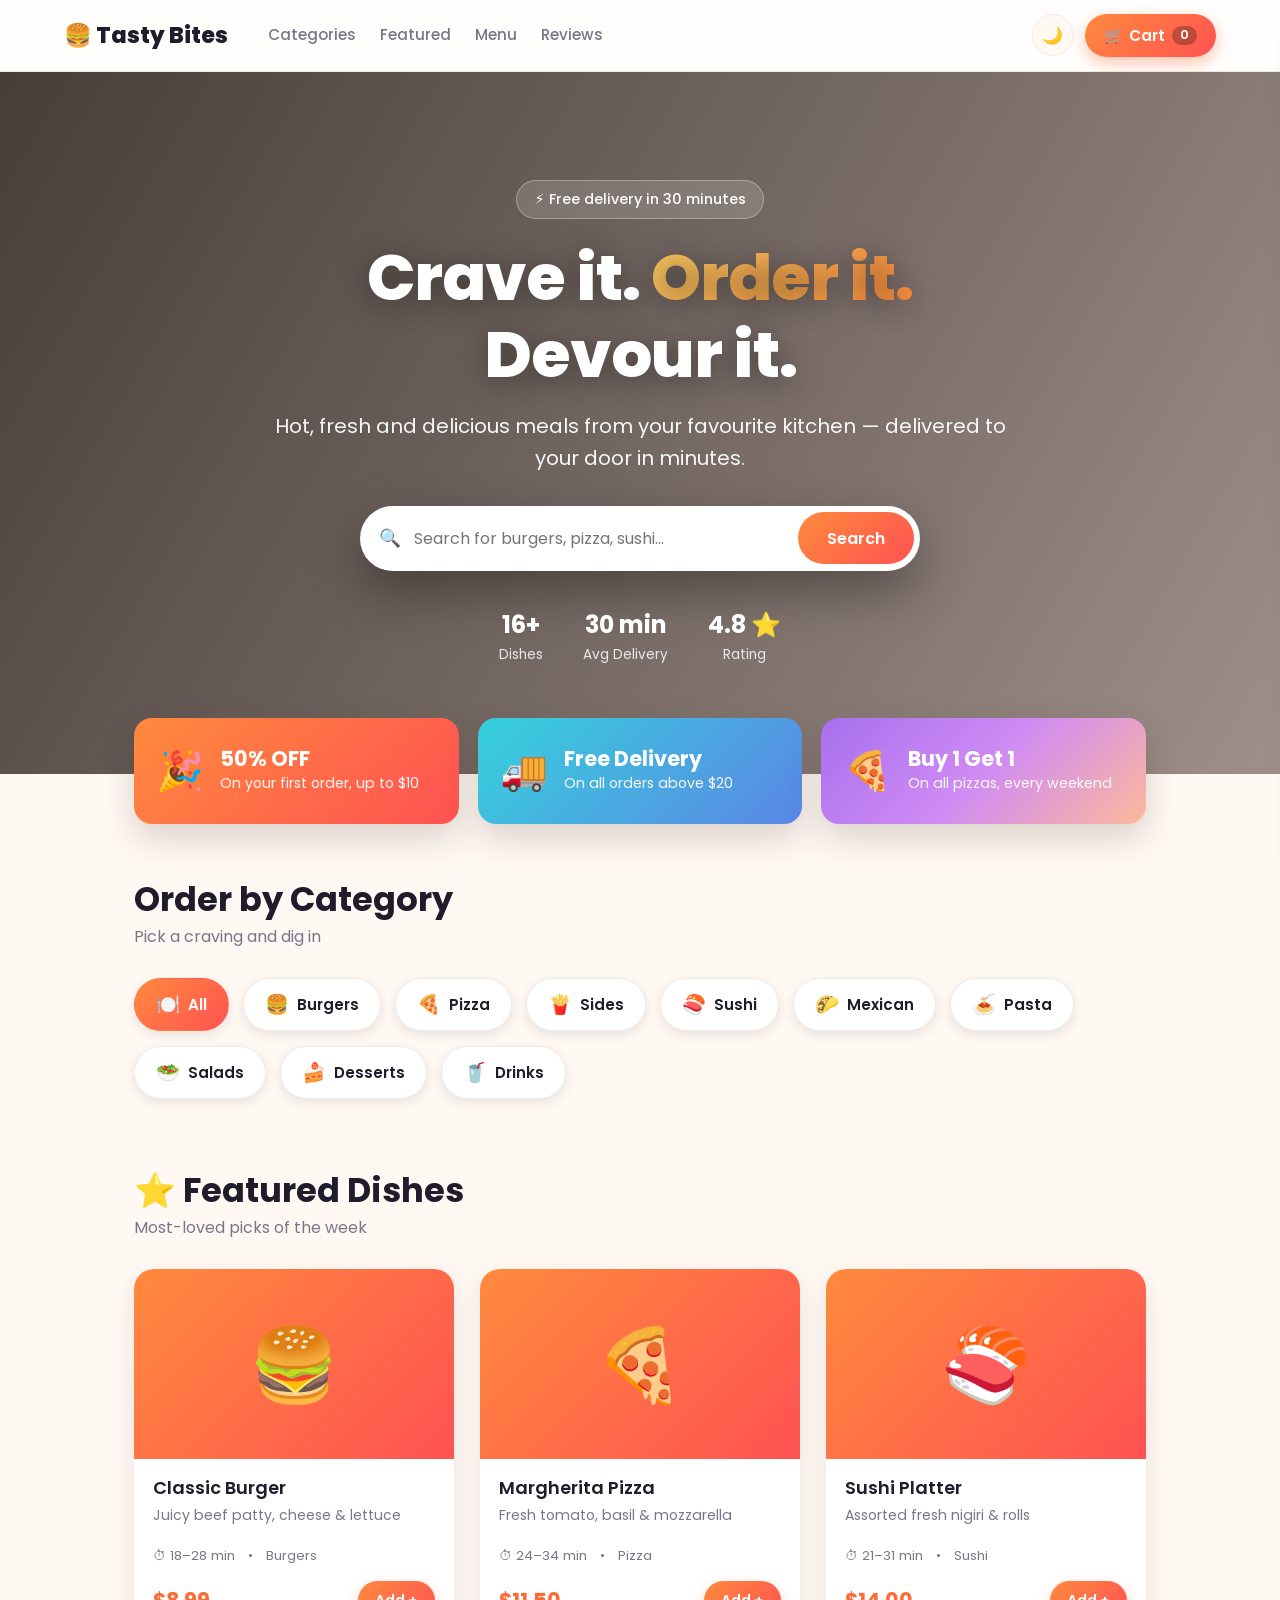
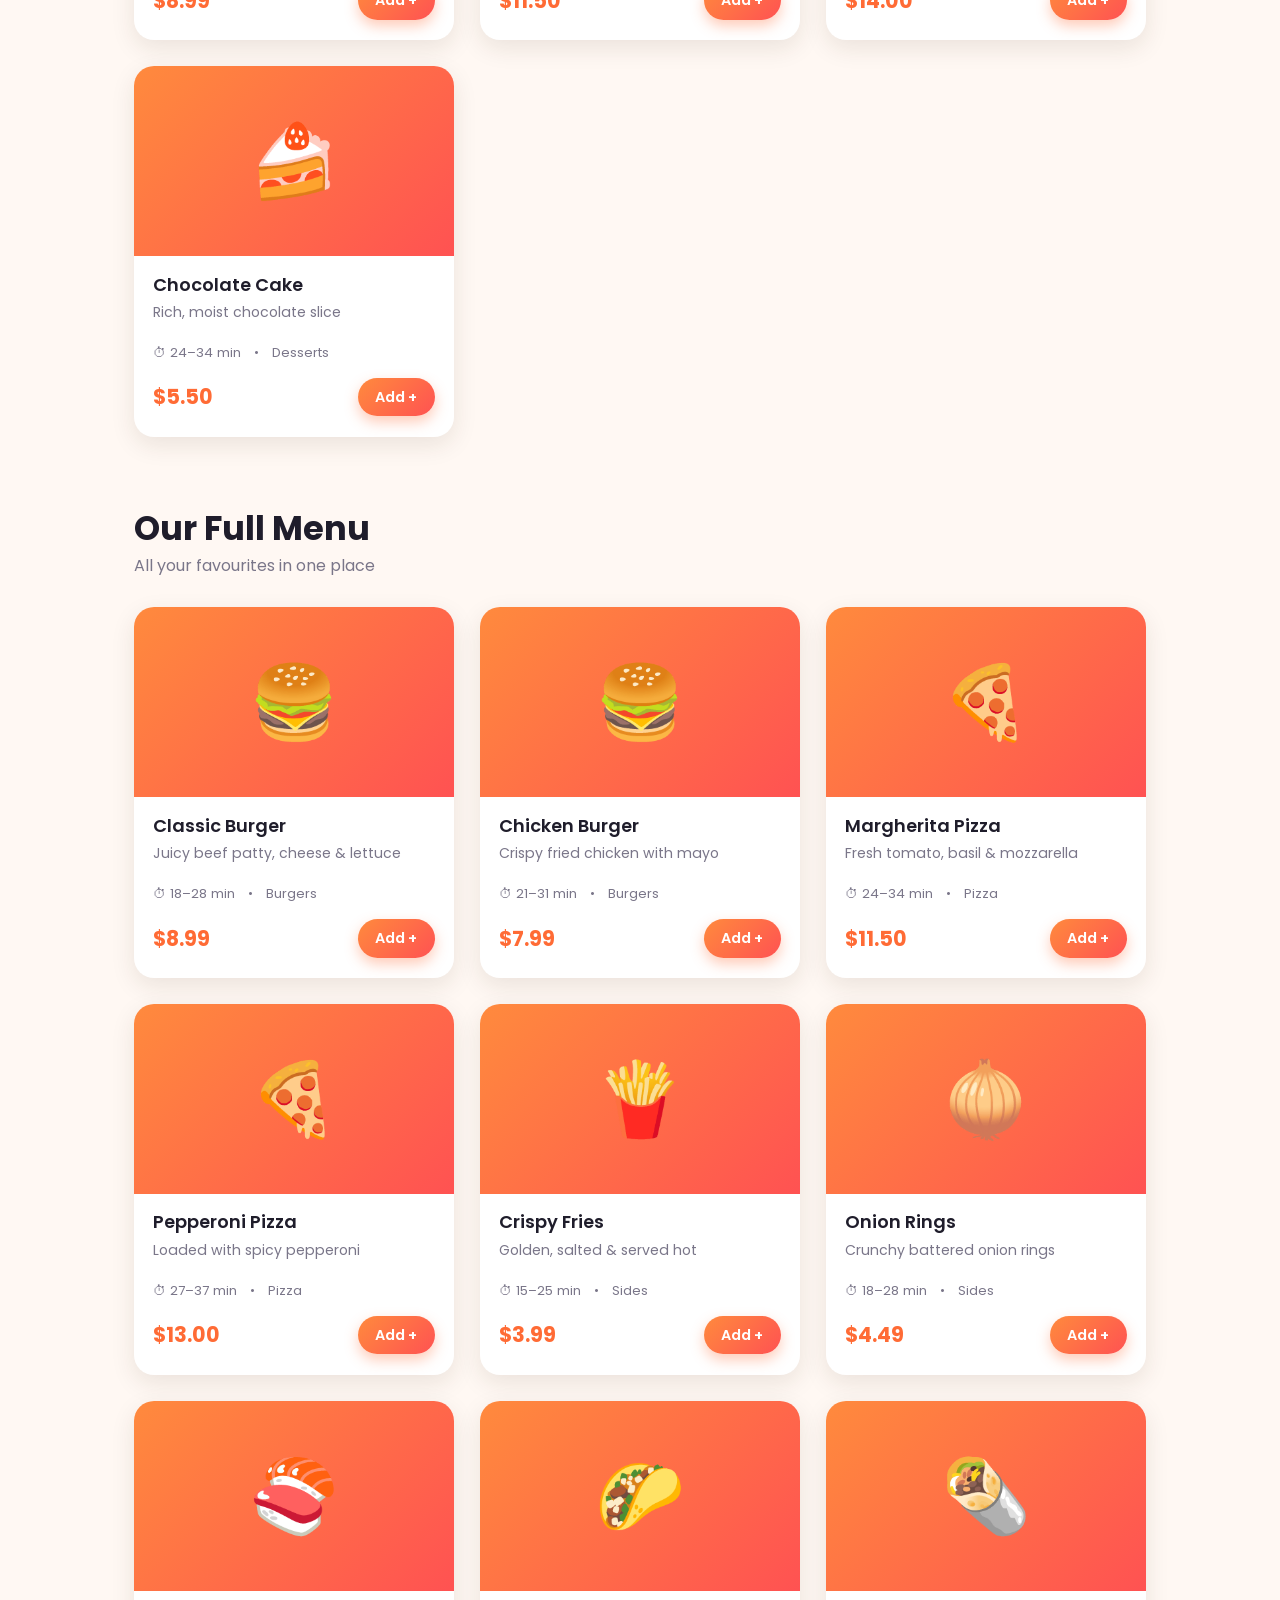
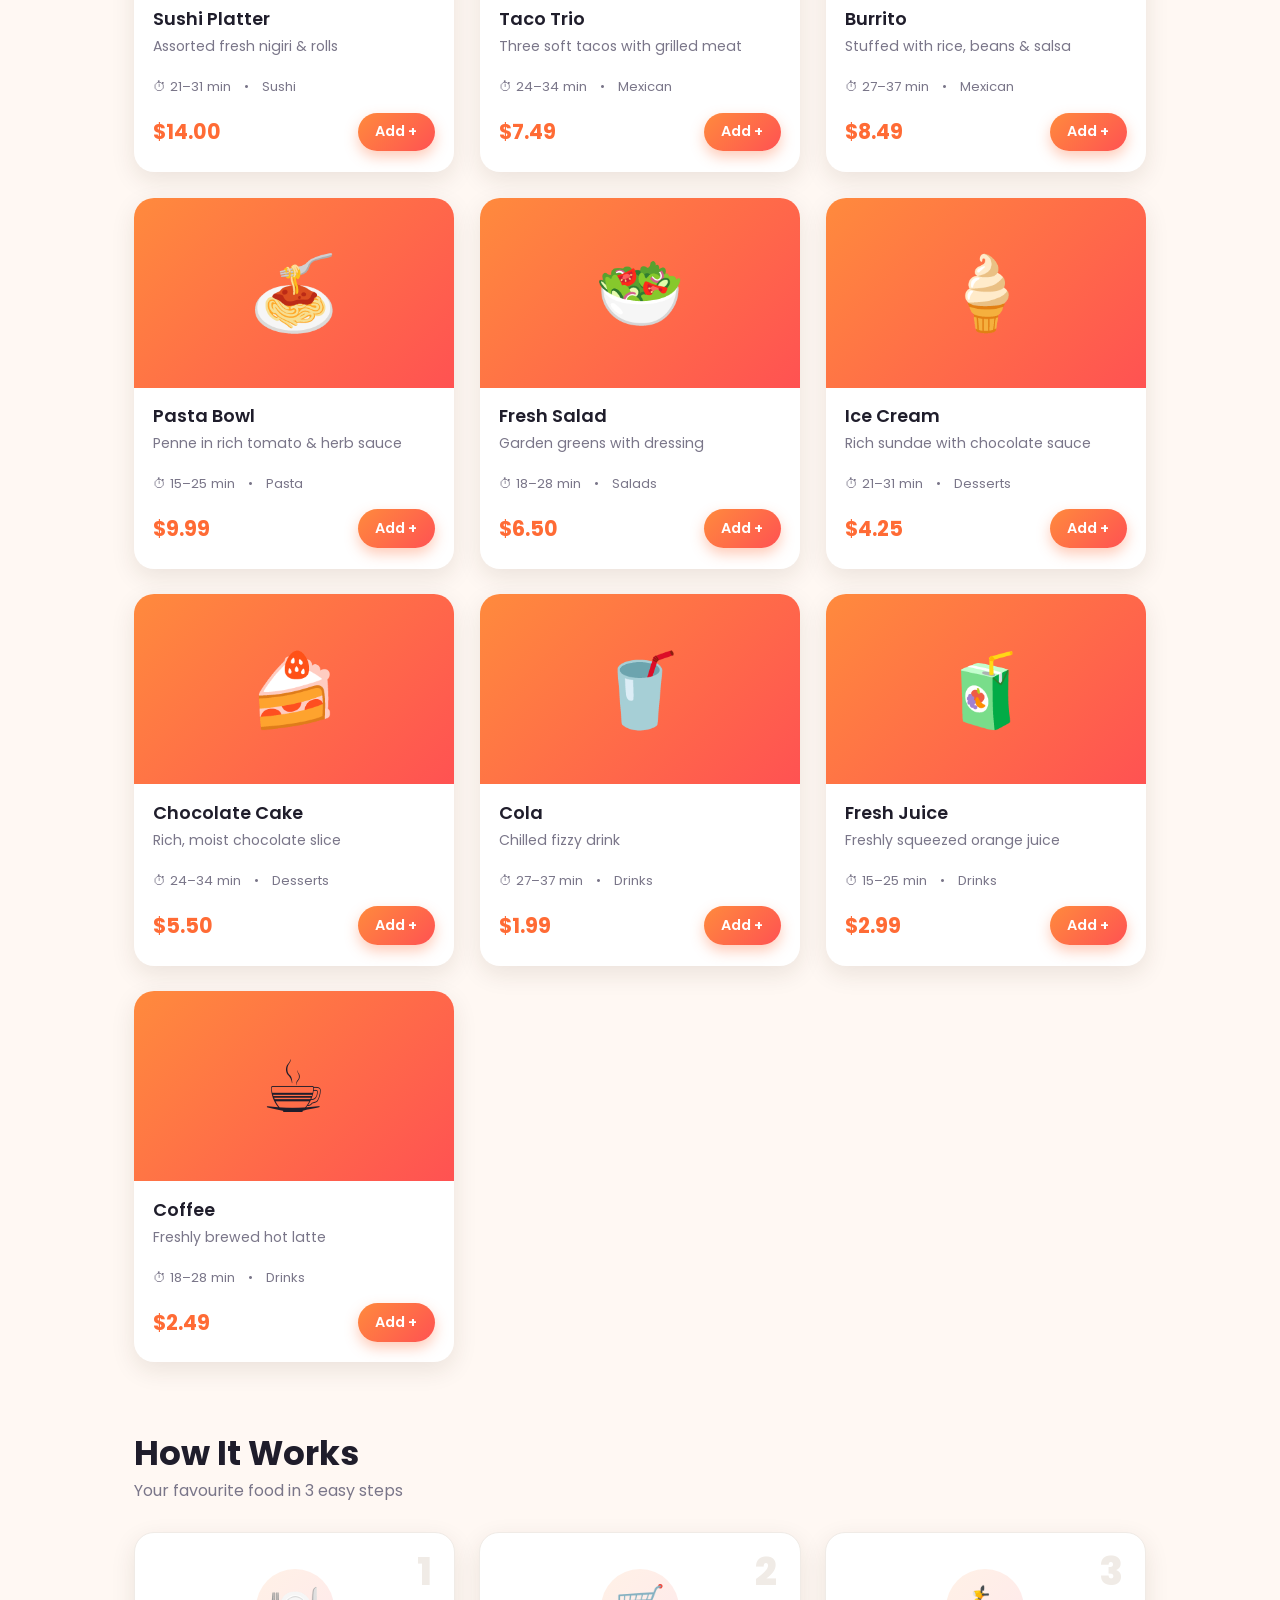
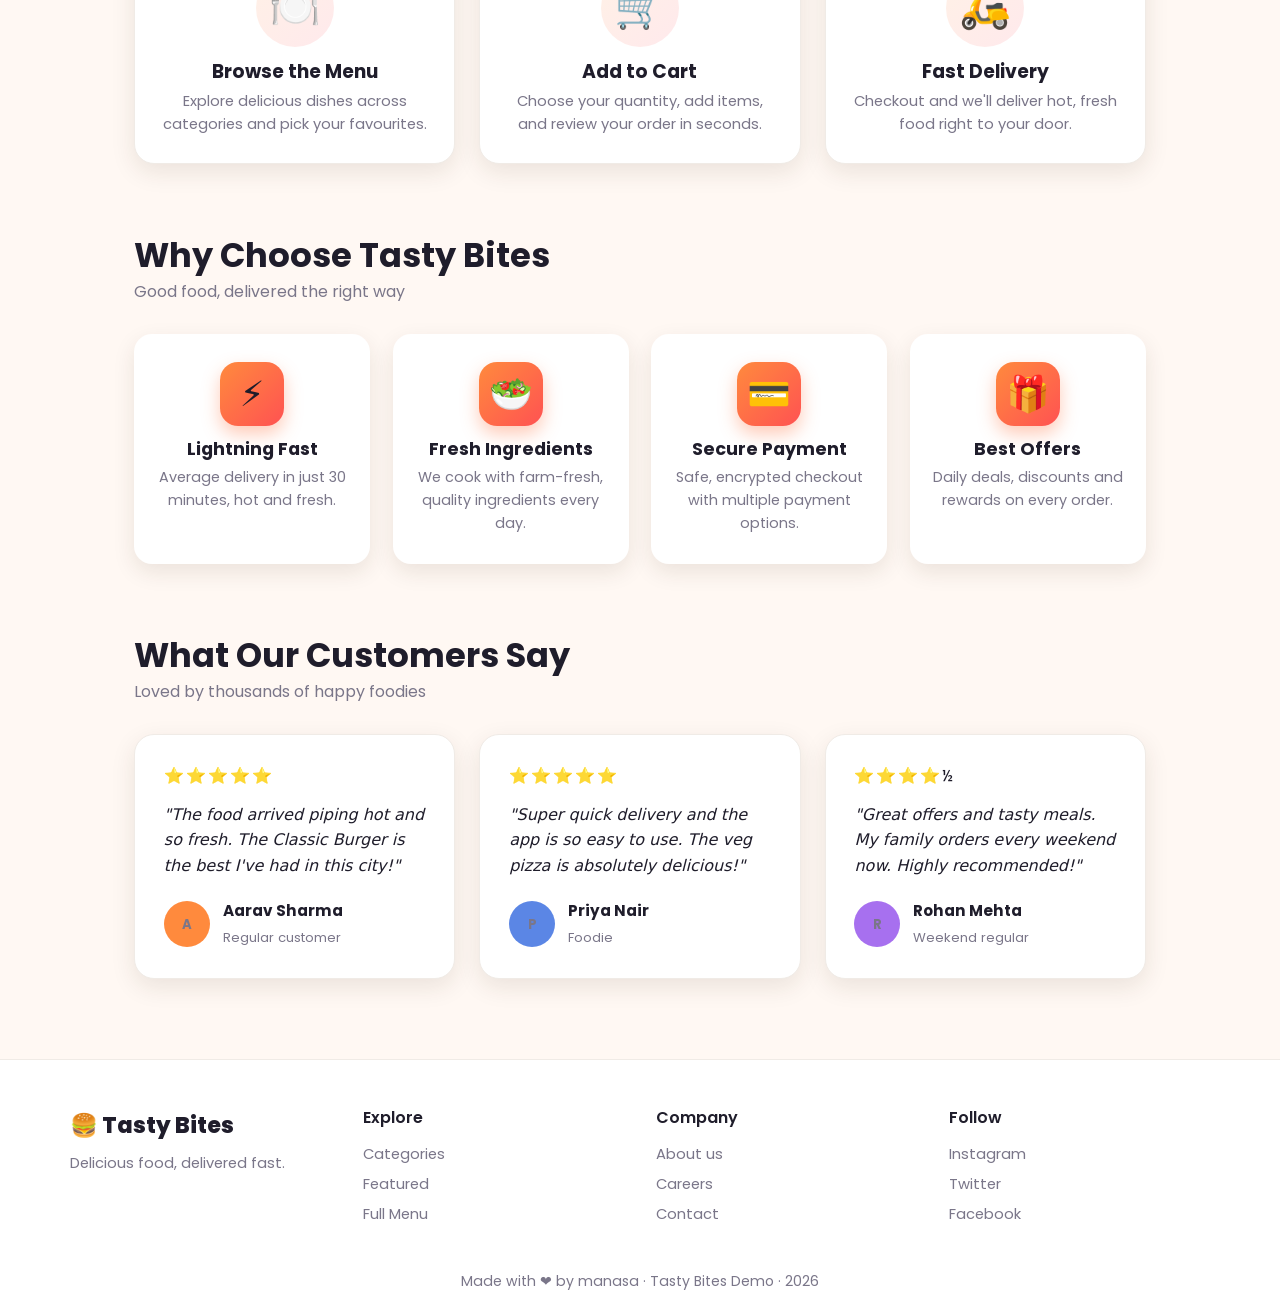
==== commit b493aa04: "Complete home page: add How It Works, Why Choose Us & Customer Reviews sections" ====
--- a/index.html
+++ b/index.html
@@ -20,6 +20,7 @@
       <a href="#categories-section">Categories</a>
       <a href="#featured-section">Featured</a>
       <a href="#menu-section">Menu</a>
+      <a href="#reviews-section">Reviews</a>
     </nav>
     <div class="header-actions">
       <button id="theme-toggle" class="theme-toggle" title="Toggle dark mode">🌙</button>
@@ -100,6 +101,98 @@
     </div>
     <p id="no-results" class="no-results" hidden>No dishes match your search 😕</p>
   </main>
+
+  <!-- ===== HOW IT WORKS ===== -->
+  <section class="section reveal" id="how-section">
+    <div class="section-head">
+      <h2>How It Works</h2>
+      <p>Your favourite food in 3 easy steps</p>
+    </div>
+    <div class="steps">
+      <div class="step">
+        <div class="step-icon">🍽️</div>
+        <span class="step-num">1</span>
+        <h3>Browse the Menu</h3>
+        <p>Explore delicious dishes across categories and pick your favourites.</p>
+      </div>
+      <div class="step">
+        <div class="step-icon">🛒</div>
+        <span class="step-num">2</span>
+        <h3>Add to Cart</h3>
+        <p>Choose your quantity, add items, and review your order in seconds.</p>
+      </div>
+      <div class="step">
+        <div class="step-icon">🛵</div>
+        <span class="step-num">3</span>
+        <h3>Fast Delivery</h3>
+        <p>Checkout and we'll deliver hot, fresh food right to your door.</p>
+      </div>
+    </div>
+  </section>
+
+  <!-- ===== WHY CHOOSE US ===== -->
+  <section class="section reveal" id="why-section">
+    <div class="section-head">
+      <h2>Why Choose Tasty Bites</h2>
+      <p>Good food, delivered the right way</p>
+    </div>
+    <div class="features">
+      <div class="feature">
+        <div class="feature-icon">⚡</div>
+        <h3>Lightning Fast</h3>
+        <p>Average delivery in just 30 minutes, hot and fresh.</p>
+      </div>
+      <div class="feature">
+        <div class="feature-icon">🥗</div>
+        <h3>Fresh Ingredients</h3>
+        <p>We cook with farm-fresh, quality ingredients every day.</p>
+      </div>
+      <div class="feature">
+        <div class="feature-icon">💳</div>
+        <h3>Secure Payment</h3>
+        <p>Safe, encrypted checkout with multiple payment options.</p>
+      </div>
+      <div class="feature">
+        <div class="feature-icon">🎁</div>
+        <h3>Best Offers</h3>
+        <p>Daily deals, discounts and rewards on every order.</p>
+      </div>
+    </div>
+  </section>
+
+  <!-- ===== CUSTOMER REVIEWS ===== -->
+  <section class="section reveal" id="reviews-section">
+    <div class="section-head">
+      <h2>What Our Customers Say</h2>
+      <p>Loved by thousands of happy foodies</p>
+    </div>
+    <div class="reviews">
+      <div class="review">
+        <div class="stars">⭐⭐⭐⭐⭐</div>
+        <p class="quote">"The food arrived piping hot and so fresh. The Classic Burger is the best I've had in this city!"</p>
+        <div class="reviewer">
+          <span class="avatar" style="background:#ff8a3d">A</span>
+          <div><strong>Aarav Sharma</strong><span>Regular customer</span></div>
+        </div>
+      </div>
+      <div class="review">
+        <div class="stars">⭐⭐⭐⭐⭐</div>
+        <p class="quote">"Super quick delivery and the app is so easy to use. The veg pizza is absolutely delicious!"</p>
+        <div class="reviewer">
+          <span class="avatar" style="background:#5b86e5">P</span>
+          <div><strong>Priya Nair</strong><span>Foodie</span></div>
+        </div>
+      </div>
+      <div class="review">
+        <div class="stars">⭐⭐⭐⭐½</div>
+        <p class="quote">"Great offers and tasty meals. My family orders every weekend now. Highly recommended!"</p>
+        <div class="reviewer">
+          <span class="avatar" style="background:#a770ef">R</span>
+          <div><strong>Rohan Mehta</strong><span>Weekend regular</span></div>
+        </div>
+      </div>
+    </div>
+  </section>
 
   <!-- ===== Cart sidebar ===== -->
   <aside class="cart" id="cart">
--- a/styles.css
+++ b/styles.css
@@ -317,6 +317,24 @@
   backdrop-filter: blur(2px);
 }
 
+/* Veg / Non-veg marker (Swiggy/Zomato style square + dot) */
+.veg-badge {
+  position: absolute;
+  top: 10px; right: 10px;
+  width: 22px; height: 22px;
+  background: #fff;
+  border: 2px solid;
+  border-radius: 5px;
+  box-sizing: border-box;
+  display: flex; align-items: center; justify-content: center;
+  box-shadow: 0 2px 6px rgba(0, 0, 0, 0.25);
+}
+.veg-badge::after { content: ""; width: 10px; height: 10px; border-radius: 50%; }
+.veg-badge.veg { border-color: #2b9348; }
+.veg-badge.veg::after { background: #2b9348; }
+.veg-badge.nonveg { border-color: #c0392b; }
+.veg-badge.nonveg::after { background: #c0392b; }
+
 .card-body { padding: 1.1rem 1.2rem 1.3rem; display: flex; flex-direction: column; gap: 0.35rem; flex: 1; }
 .card h3 { font-size: 1.12rem; font-weight: 600; }
 .card .desc { color: var(--muted); font-size: 0.88rem; min-height: 2.4em; }
@@ -343,6 +361,102 @@
 .no-results { text-align: center; color: var(--muted); padding: 2.5rem; font-size: 1.1rem; grid-column: 1 / -1; }
 
 /* =====================================================================
+   HOW IT WORKS
+   ===================================================================== */
+.steps {
+  display: grid;
+  grid-template-columns: repeat(auto-fit, minmax(240px, 1fr));
+  gap: 1.5rem;
+}
+.step {
+  position: relative;
+  background: var(--surface);
+  border: 1px solid var(--border);
+  border-radius: 20px;
+  padding: 2.2rem 1.5rem 1.6rem;
+  text-align: center;
+  box-shadow: 0 8px 24px var(--shadow);
+  transition: transform 0.2s ease, box-shadow 0.2s ease;
+}
+.step:hover { transform: translateY(-6px); box-shadow: 0 18px 38px var(--shadow-lg); }
+.step-icon {
+  font-size: 2.6rem;
+  width: 78px; height: 78px;
+  margin: 0 auto 0.9rem;
+  display: flex; align-items: center; justify-content: center;
+  background: var(--grad-soft);
+  border-radius: 50%;
+}
+.step-num {
+  position: absolute;
+  top: 1.2rem; right: 1.4rem;
+  font-size: 2.4rem; font-weight: 800;
+  color: var(--border);
+  line-height: 1;
+}
+.step h3 { font-size: 1.18rem; margin-bottom: 0.4rem; }
+.step p { color: var(--muted); font-size: 0.92rem; }
+
+/* =====================================================================
+   WHY CHOOSE US
+   ===================================================================== */
+.features {
+  display: grid;
+  grid-template-columns: repeat(auto-fit, minmax(210px, 1fr));
+  gap: 1.4rem;
+}
+.feature {
+  background: var(--surface);
+  border-radius: 18px;
+  padding: 1.8rem 1.4rem;
+  text-align: center;
+  box-shadow: 0 8px 22px var(--shadow);
+  transition: transform 0.2s ease;
+}
+.feature:hover { transform: translateY(-6px); }
+.feature-icon {
+  font-size: 2.2rem;
+  width: 64px; height: 64px;
+  margin: 0 auto 0.8rem;
+  display: flex; align-items: center; justify-content: center;
+  background: var(--grad);
+  border-radius: 18px;
+  box-shadow: 0 8px 18px color-mix(in srgb, var(--brand) 35%, transparent);
+}
+.feature h3 { font-size: 1.1rem; margin-bottom: 0.35rem; }
+.feature p { color: var(--muted); font-size: 0.9rem; }
+
+/* =====================================================================
+   CUSTOMER REVIEWS
+   ===================================================================== */
+.reviews {
+  display: grid;
+  grid-template-columns: repeat(auto-fit, minmax(280px, 1fr));
+  gap: 1.5rem;
+}
+.review {
+  background: var(--surface);
+  border: 1px solid var(--border);
+  border-radius: 20px;
+  padding: 1.8rem;
+  box-shadow: 0 8px 24px var(--shadow);
+  transition: transform 0.2s ease, box-shadow 0.2s ease;
+}
+.review:hover { transform: translateY(-6px); box-shadow: 0 18px 38px var(--shadow-lg); }
+.review .stars { font-size: 1rem; margin-bottom: 0.8rem; letter-spacing: 2px; }
+.review .quote { font-style: italic; color: var(--text); margin-bottom: 1.3rem; line-height: 1.6; }
+.reviewer { display: flex; align-items: center; gap: 0.8rem; }
+.avatar {
+  width: 46px; height: 46px;
+  border-radius: 50%;
+  color: #fff; font-weight: 700; font-size: 1.2rem;
+  display: flex; align-items: center; justify-content: center;
+  flex-shrink: 0;
+}
+.reviewer strong { display: block; font-size: 0.95rem; }
+.reviewer span { color: var(--muted); font-size: 0.82rem; }
+
+/* =====================================================================
    CART SIDEBAR
    ===================================================================== */
 .cart {
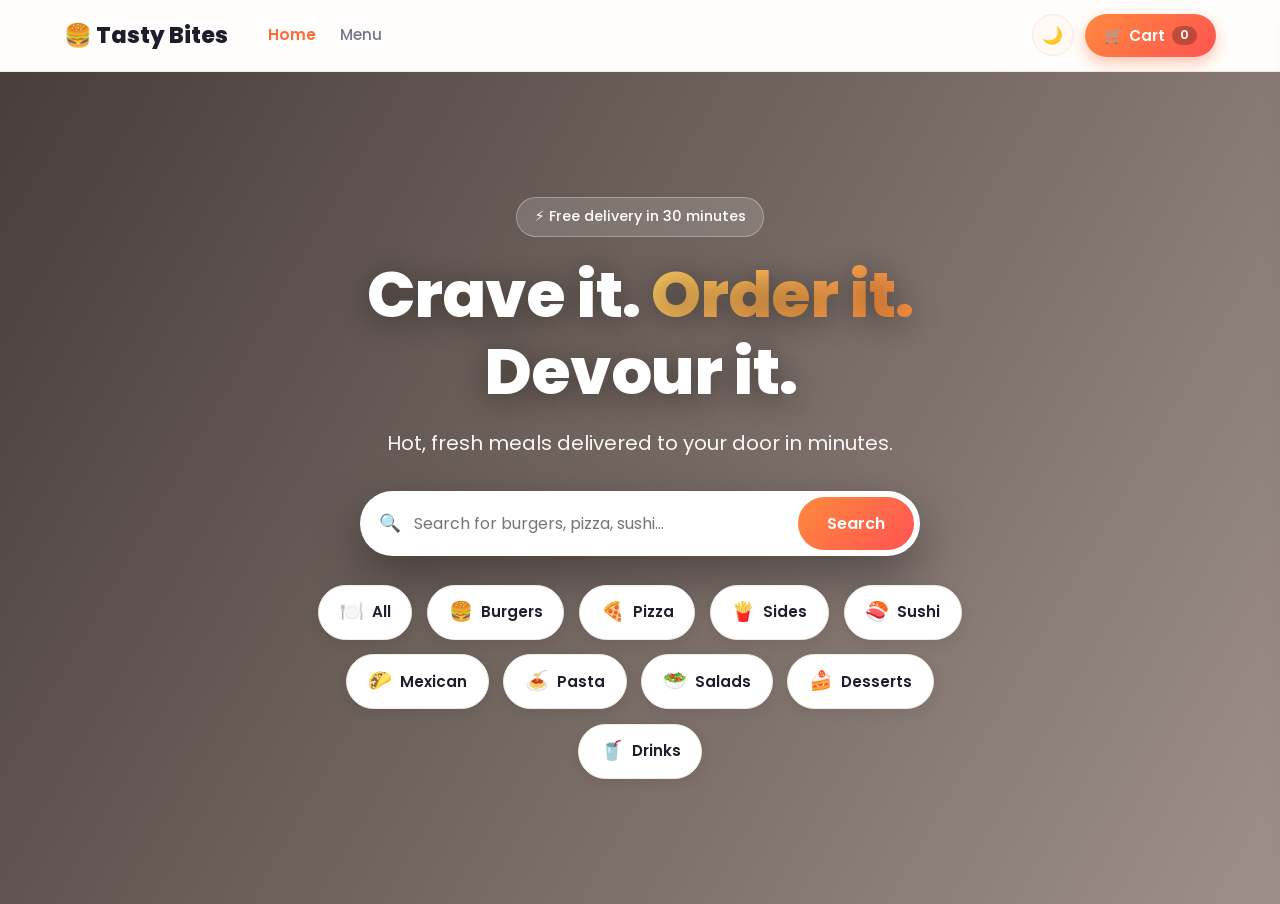
==== commit 99f5037a: "Make home a single-screen landing page; move Featured Dishes to menu page" ====
--- a/index.html
+++ b/index.html
@@ -5,22 +5,18 @@
   <meta name="viewport" content="width=device-width, initial-scale=1.0" />
   <title>Tasty Bites 🍔 — Order Delicious Food Online</title>
 
-  <!-- Premium font -->
   <link rel="preconnect" href="https://fonts.googleapis.com" />
   <link rel="preconnect" href="https://fonts.gstatic.com" crossorigin />
   <link href="https://fonts.googleapis.com/css2?family=Poppins:wght@400;500;600;700;800&display=swap" rel="stylesheet" />
-
   <link rel="stylesheet" href="styles.css" />
 </head>
-<body>
+<body class="home-page">
   <!-- ===== Header ===== -->
   <header class="header">
     <div class="logo">🍔 Tasty&nbsp;Bites</div>
     <nav class="nav-links">
-      <a href="#categories-section">Categories</a>
-      <a href="#featured-section">Featured</a>
-      <a href="#menu-section">Menu</a>
-      <a href="#reviews-section">Reviews</a>
+      <a href="index.html" class="active">Home</a>
+      <a href="menu.html">Menu</a>
     </nav>
     <div class="header-actions">
       <button id="theme-toggle" class="theme-toggle" title="Toggle dark mode">🌙</button>
@@ -31,12 +27,11 @@
   </header>
 
   <!-- ===== HERO ===== -->
-  <section class="hero">
-    <div class="hero-overlay"></div>
-    <div class="hero-content reveal">
+  <section class="hero hero-compact">
+    <div class="hero-content">
       <span class="hero-badge">⚡ Free delivery in 30 minutes</span>
       <h1 class="hero-title">Crave it. <span class="grad-text">Order it.</span> Devour it.</h1>
-      <p class="hero-subtitle">Hot, fresh and delicious meals from your favourite kitchen — delivered to your door in minutes.</p>
+      <p class="hero-subtitle">Hot, fresh meals delivered to your door in minutes.</p>
 
       <form class="hero-search" id="hero-search-form">
         <span class="search-icon">🔍</span>
@@ -44,153 +39,8 @@
         <button type="submit" class="search-btn">Search</button>
       </form>
 
-      <div class="hero-stats">
-        <div class="stat"><strong>16+</strong><span>Dishes</span></div>
-        <div class="stat"><strong>30 min</strong><span>Avg Delivery</span></div>
-        <div class="stat"><strong>4.8 ⭐</strong><span>Rating</span></div>
-      </div>
-    </div>
-  </section>
-
-  <!-- ===== SPECIAL OFFERS ===== -->
-  <section class="offers reveal">
-    <div class="offer-card offer-1">
-      <div class="offer-emoji">🎉</div>
-      <div><h3>50% OFF</h3><p>On your first order, up to $10</p></div>
-    </div>
-    <div class="offer-card offer-2">
-      <div class="offer-emoji">🚚</div>
-      <div><h3>Free Delivery</h3><p>On all orders above $20</p></div>
-    </div>
-    <div class="offer-card offer-3">
-      <div class="offer-emoji">🍕</div>
-      <div><h3>Buy 1 Get 1</h3><p>On all pizzas, every weekend</p></div>
-    </div>
-  </section>
-
-  <!-- ===== CATEGORIES ===== -->
-  <section class="section reveal" id="categories-section">
-    <div class="section-head">
-      <h2>Order by Category</h2>
-      <p>Pick a craving and dig in</p>
-    </div>
-    <div class="categories" id="categories">
-      <!-- Category chips inserted by script.js -->
-    </div>
-  </section>
-
-  <!-- ===== FEATURED DISHES ===== -->
-  <section class="section reveal" id="featured-section">
-    <div class="section-head">
-      <h2>⭐ Featured Dishes</h2>
-      <p>Most-loved picks of the week</p>
-    </div>
-    <div class="menu-grid" id="featured-grid">
-      <!-- Featured cards inserted by script.js -->
-    </div>
-  </section>
-
-  <!-- ===== FULL MENU ===== -->
-  <main class="section reveal" id="menu-section">
-    <div class="section-head">
-      <h2>Our Full Menu</h2>
-      <p id="menu-subtitle">All your favourites in one place</p>
-    </div>
-    <div class="menu-grid" id="menu-grid">
-      <!-- Food cards inserted by script.js -->
-    </div>
-    <p id="no-results" class="no-results" hidden>No dishes match your search 😕</p>
-  </main>
-
-  <!-- ===== HOW IT WORKS ===== -->
-  <section class="section reveal" id="how-section">
-    <div class="section-head">
-      <h2>How It Works</h2>
-      <p>Your favourite food in 3 easy steps</p>
-    </div>
-    <div class="steps">
-      <div class="step">
-        <div class="step-icon">🍽️</div>
-        <span class="step-num">1</span>
-        <h3>Browse the Menu</h3>
-        <p>Explore delicious dishes across categories and pick your favourites.</p>
-      </div>
-      <div class="step">
-        <div class="step-icon">🛒</div>
-        <span class="step-num">2</span>
-        <h3>Add to Cart</h3>
-        <p>Choose your quantity, add items, and review your order in seconds.</p>
-      </div>
-      <div class="step">
-        <div class="step-icon">🛵</div>
-        <span class="step-num">3</span>
-        <h3>Fast Delivery</h3>
-        <p>Checkout and we'll deliver hot, fresh food right to your door.</p>
-      </div>
-    </div>
-  </section>
-
-  <!-- ===== WHY CHOOSE US ===== -->
-  <section class="section reveal" id="why-section">
-    <div class="section-head">
-      <h2>Why Choose Tasty Bites</h2>
-      <p>Good food, delivered the right way</p>
-    </div>
-    <div class="features">
-      <div class="feature">
-        <div class="feature-icon">⚡</div>
-        <h3>Lightning Fast</h3>
-        <p>Average delivery in just 30 minutes, hot and fresh.</p>
-      </div>
-      <div class="feature">
-        <div class="feature-icon">🥗</div>
-        <h3>Fresh Ingredients</h3>
-        <p>We cook with farm-fresh, quality ingredients every day.</p>
-      </div>
-      <div class="feature">
-        <div class="feature-icon">💳</div>
-        <h3>Secure Payment</h3>
-        <p>Safe, encrypted checkout with multiple payment options.</p>
-      </div>
-      <div class="feature">
-        <div class="feature-icon">🎁</div>
-        <h3>Best Offers</h3>
-        <p>Daily deals, discounts and rewards on every order.</p>
-      </div>
-    </div>
-  </section>
-
-  <!-- ===== CUSTOMER REVIEWS ===== -->
-  <section class="section reveal" id="reviews-section">
-    <div class="section-head">
-      <h2>What Our Customers Say</h2>
-      <p>Loved by thousands of happy foodies</p>
-    </div>
-    <div class="reviews">
-      <div class="review">
-        <div class="stars">⭐⭐⭐⭐⭐</div>
-        <p class="quote">"The food arrived piping hot and so fresh. The Classic Burger is the best I've had in this city!"</p>
-        <div class="reviewer">
-          <span class="avatar" style="background:#ff8a3d">A</span>
-          <div><strong>Aarav Sharma</strong><span>Regular customer</span></div>
-        </div>
-      </div>
-      <div class="review">
-        <div class="stars">⭐⭐⭐⭐⭐</div>
-        <p class="quote">"Super quick delivery and the app is so easy to use. The veg pizza is absolutely delicious!"</p>
-        <div class="reviewer">
-          <span class="avatar" style="background:#5b86e5">P</span>
-          <div><strong>Priya Nair</strong><span>Foodie</span></div>
-        </div>
-      </div>
-      <div class="review">
-        <div class="stars">⭐⭐⭐⭐½</div>
-        <p class="quote">"Great offers and tasty meals. My family orders every weekend now. Highly recommended!"</p>
-        <div class="reviewer">
-          <span class="avatar" style="background:#a770ef">R</span>
-          <div><strong>Rohan Mehta</strong><span>Weekend regular</span></div>
-        </div>
-      </div>
+      <!-- Category quick-links (navigate to the menu page) -->
+      <div class="categories hero-categories" id="categories"></div>
     </div>
   </section>
 
@@ -217,16 +67,9 @@
         <button id="modal-close" class="cart-close">✕</button>
       </div>
       <form id="checkout-form" class="checkout-form">
-        <label>Full Name
-          <input type="text" id="cust-name" required placeholder="manasa" />
-        </label>
-        <label>Phone Number
-          <input type="tel" id="cust-phone" required placeholder="9876543210"
-                 pattern="[0-9 +\-]{7,15}" title="Enter a valid phone number" />
-        </label>
-        <label>Delivery Address
-          <textarea id="cust-address" required rows="3" placeholder="House no, street, city"></textarea>
-        </label>
+        <label>Full Name<input type="text" id="cust-name" required placeholder="manasa" /></label>
+        <label>Phone Number<input type="tel" id="cust-phone" required placeholder="9876543210" pattern="[0-9 +\-]{7,15}" title="Enter a valid phone number" /></label>
+        <label>Delivery Address<textarea id="cust-address" required rows="3" placeholder="House no, street, city"></textarea></label>
         <div class="order-summary" id="order-summary"></div>
         <button type="submit" class="place-order">Place Order ✅</button>
       </form>
@@ -236,35 +79,6 @@
   <div class="overlay" id="overlay"></div>
   <div class="toast" id="toast" hidden></div>
 
-  <!-- ===== Footer ===== -->
-  <footer class="footer">
-    <div class="footer-grid">
-      <div>
-        <div class="logo">🍔 Tasty Bites</div>
-        <p class="footer-tag">Delicious food, delivered fast.</p>
-      </div>
-      <div>
-        <h4>Explore</h4>
-        <a href="#categories-section">Categories</a>
-        <a href="#featured-section">Featured</a>
-        <a href="#menu-section">Full Menu</a>
-      </div>
-      <div>
-        <h4>Company</h4>
-        <a href="#">About us</a>
-        <a href="#">Careers</a>
-        <a href="#">Contact</a>
-      </div>
-      <div>
-        <h4>Follow</h4>
-        <a href="#">Instagram</a>
-        <a href="#">Twitter</a>
-        <a href="#">Facebook</a>
-      </div>
-    </div>
-    <p class="footer-bottom">Made with ❤️ by manasa · Tasty Bites Demo · 2026</p>
-  </footer>
-
   <script src="script.js"></script>
 </body>
 </html>
--- a/styles.css
+++ b/styles.css
@@ -77,6 +77,7 @@
   transition: color 0.2s;
 }
 .nav-links a:hover { color: var(--brand); }
+.nav-links a.active { color: var(--brand); font-weight: 600; }
 
 .header-actions { display: flex; align-items: center; gap: 0.7rem; }
 
@@ -270,6 +271,87 @@
 .cat-btn .cat-icon { font-size: 1.2rem; }
 .cat-btn:hover { transform: translateY(-3px); box-shadow: 0 10px 22px var(--shadow-lg); }
 .cat-btn.active { background: var(--grad); color: #fff; border-color: transparent; }
+a.cat-btn { text-decoration: none; }
+
+/* =====================================================================
+   COMPACT HOME LAYOUT
+   ===================================================================== */
+/* Home hero fills exactly one screen (viewport minus the sticky header) */
+.hero-compact {
+  min-height: calc(100vh - 68px);
+  padding-top: 2rem;
+  padding-bottom: 2rem;
+}
+/* Stop the landing page from scrolling */
+.home-page { overflow: hidden; }
+.hero-categories {
+  justify-content: center;
+  margin-top: 1.8rem;
+  max-width: 680px;
+  margin-left: auto;
+  margin-right: auto;
+}
+
+.section-head-row {
+  display: flex;
+  align-items: flex-end;
+  justify-content: space-between;
+  gap: 1rem;
+  flex-wrap: wrap;
+}
+.view-all-btn {
+  background: var(--surface);
+  color: var(--brand);
+  border: 2px solid var(--brand);
+  padding: 0.55rem 1.3rem;
+  border-radius: 999px;
+  font-weight: 600;
+  font-size: 0.92rem;
+  text-decoration: none;
+  white-space: nowrap;
+  transition: background 0.2s, color 0.2s, transform 0.15s;
+}
+.view-all-btn:hover { background: var(--grad); color: #fff; border-color: transparent; transform: translateY(-2px); }
+.featured-home { padding-bottom: 3rem; }
+
+/* =====================================================================
+   MENU PAGE
+   ===================================================================== */
+.menu-top { max-width: 1140px; margin: 0 auto; padding: 2.5rem 5% 0.5rem; }
+.menu-search {
+  display: flex;
+  align-items: center;
+  gap: 0.6rem;
+  background: var(--surface);
+  border: 1px solid var(--border);
+  border-radius: 999px;
+  padding: 0.3rem 1.2rem;
+  max-width: 480px;
+  margin: 0 0 1.5rem;
+  box-shadow: 0 6px 18px var(--shadow);
+}
+.menu-search input {
+  flex: 1; border: none; outline: none; background: transparent;
+  padding: 0.7rem 0; font-size: 1rem; font-family: inherit; color: var(--text);
+}
+.menu-main { padding-top: 1.5rem; padding-bottom: 3rem; min-height: 50vh; }
+
+/* =====================================================================
+   SLIM FOOTER
+   ===================================================================== */
+.footer-slim {
+  display: flex;
+  flex-direction: column;
+  align-items: center;
+  gap: 0.7rem;
+  text-align: center;
+  margin-top: 2rem;
+  padding: 2rem 5%;
+}
+.footer-links { display: flex; gap: 1.5rem; }
+.footer-links a { color: var(--muted); text-decoration: none; font-weight: 500; transition: color 0.2s; }
+.footer-links a:hover { color: var(--brand); }
+.footer-slim .footer-bottom { margin-top: 0; }
 
 /* =====================================================================
    MENU CARDS
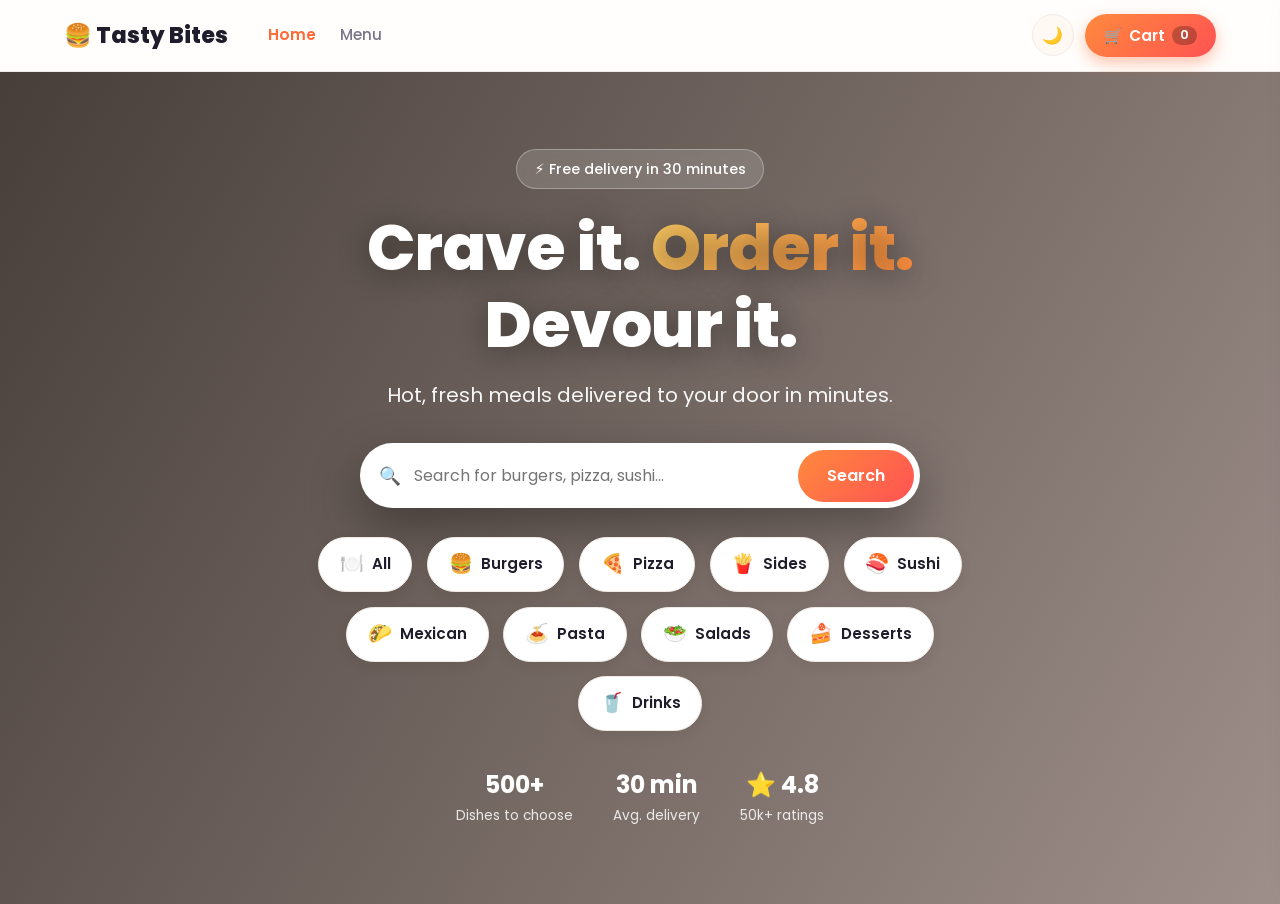
==== commit d74e2c2d: "Polish: itemised cart bill, hero trust stats, emoji favicon - Cart now shows a Swiggy/Zomato-style b" ====
--- a/index.html
+++ b/index.html
@@ -8,6 +8,7 @@
   <link rel="preconnect" href="https://fonts.googleapis.com" />
   <link rel="preconnect" href="https://fonts.gstatic.com" crossorigin />
   <link href="https://fonts.googleapis.com/css2?family=Poppins:wght@400;500;600;700;800&display=swap" rel="stylesheet" />
+  <link rel="icon" href="data:image/svg+xml,<svg xmlns='http://www.w3.org/2000/svg' viewBox='0 0 100 100'><text y='.9em' font-size='90'>🍔</text></svg>" />
   <link rel="stylesheet" href="styles.css" />
 </head>
 <body class="home-page">
@@ -41,6 +42,13 @@
 
       <!-- Category quick-links (navigate to the menu page) -->
       <div class="categories hero-categories" id="categories"></div>
+
+      <!-- Trust stats -->
+      <div class="hero-stats">
+        <div class="stat"><strong>500+</strong><span>Dishes to choose</span></div>
+        <div class="stat"><strong>30 min</strong><span>Avg. delivery</span></div>
+        <div class="stat"><strong>⭐ 4.8</strong><span>50k+ ratings</span></div>
+      </div>
     </div>
   </section>
 
@@ -54,7 +62,12 @@
       <li class="cart-empty">Your cart is empty 🛒</li>
     </ul>
     <div class="cart-footer">
-      <div class="cart-total">Total: <span id="cart-total">$0.00</span></div>
+      <div class="bill" id="bill" hidden>
+        <div class="bill-row"><span>Item total</span><span id="bill-subtotal">₹0</span></div>
+        <div class="bill-row"><span>Delivery fee</span><span id="bill-delivery">₹0</span></div>
+        <div class="bill-row"><span>GST (5%)</span><span id="bill-gst">₹0</span></div>
+        <div class="bill-row bill-grand"><span>To Pay</span><span id="cart-total">₹0</span></div>
+      </div>
       <button id="checkout-btn" class="place-order" disabled>Checkout</button>
     </div>
   </aside>
--- a/styles.css
+++ b/styles.css
@@ -273,6 +273,37 @@
 .cat-btn.active { background: var(--grad); color: #fff; border-color: transparent; }
 a.cat-btn { text-decoration: none; }
 
+/* ---- Veg / Non-veg diet filter ---- */
+.diet-filters {
+  display: flex;
+  flex-wrap: wrap;
+  gap: 0.9rem;
+  margin-top: 1rem;
+}
+.diet-btn {
+  background: var(--surface);
+  color: var(--text);
+  border: 2px solid var(--border);
+  padding: 0.6rem 1.2rem;
+  border-radius: 999px;
+  cursor: pointer;
+  font-size: 0.95rem;
+  font-weight: 600;
+  font-family: inherit;
+  box-shadow: 0 4px 12px var(--shadow);
+  transition: transform 0.18s ease, box-shadow 0.2s, background 0.2s, color 0.2s, border-color 0.2s;
+}
+.diet-btn:hover { transform: translateY(-3px); box-shadow: 0 10px 22px var(--shadow-lg); }
+
+/* Outline colours so the buttons read as veg/non-veg even when unselected */
+.diet-veg    { border-color: #1a8b3a; color: #1a8b3a; }
+.diet-nonveg { border-color: #c0392b; color: #c0392b; }
+
+/* Selected state fills the button with its colour */
+.diet-btn.active           { background: var(--text); color: #fff; border-color: transparent; }
+.diet-veg.active           { background: #1a8b3a; color: #fff; border-color: transparent; }
+.diet-nonveg.active        { background: #c0392b; color: #fff; border-color: transparent; }
+
 /* =====================================================================
    COMPACT HOME LAYOUT
    ===================================================================== */
@@ -337,6 +368,78 @@
 .menu-main { padding-top: 1.5rem; padding-bottom: 3rem; min-height: 50vh; }
 
 /* =====================================================================
+   FOOD DETAILS PAGE
+   ===================================================================== */
+.detail-wrap { max-width: 1000px; margin: 0 auto; padding: 2rem 5% 1rem; min-height: 60vh; }
+.back-link {
+  display: inline-block;
+  margin-bottom: 1.4rem;
+  color: var(--brand);
+  text-decoration: none;
+  font-weight: 600;
+}
+.back-link:hover { text-decoration: underline; }
+
+.detail-card {
+  display: grid;
+  grid-template-columns: 1fr 1fr;
+  gap: 2.5rem;
+  background: var(--surface);
+  border-radius: 24px;
+  padding: 1.4rem;
+  box-shadow: 0 14px 40px var(--shadow);
+}
+.detail-img-wrap {
+  position: relative;
+  border-radius: 18px;
+  overflow: hidden;
+  min-height: 320px;
+  background: var(--grad);
+  display: flex; align-items: center; justify-content: center;
+}
+.detail-img-wrap img { width: 100%; height: 100%; object-fit: cover; }
+
+.detail-info { display: flex; flex-direction: column; padding: 0.6rem 0.6rem 0.6rem 0; }
+.detail-cat {
+  align-self: flex-start;
+  background: var(--grad-soft);
+  color: var(--brand);
+  padding: 0.35rem 0.9rem;
+  border-radius: 999px;
+  font-weight: 600;
+  font-size: 0.85rem;
+  margin-bottom: 0.8rem;
+}
+.detail-info h1 { font-size: clamp(1.8rem, 4vw, 2.6rem); font-weight: 800; margin-bottom: 0.7rem; }
+.detail-meta { display: flex; flex-wrap: wrap; gap: 1.2rem; color: var(--muted); font-weight: 500; margin-bottom: 1.1rem; }
+.veg-label.veg { color: #2b9348; }
+.veg-label.nonveg { color: #c0392b; }
+.detail-desc { color: var(--muted); font-size: 1.05rem; line-height: 1.7; margin-bottom: 1.4rem; }
+.detail-price { font-size: 2.2rem; font-weight: 800; color: var(--brand); margin-bottom: 1.3rem; }
+
+.qty-row { display: flex; align-items: center; gap: 1rem; margin-bottom: 1.4rem; }
+.qty-row button {
+  width: 44px; height: 44px;
+  border: 1px solid var(--border);
+  background: var(--bg); color: var(--text);
+  border-radius: 12px; cursor: pointer; font-size: 1.4rem; font-weight: 700;
+  transition: background 0.2s;
+}
+.qty-row button:hover { background: var(--grad-soft); }
+.qty-row #detail-qty { font-size: 1.3rem; font-weight: 700; min-width: 2rem; text-align: center; }
+
+.detail-add { align-self: flex-start; padding: 0.9rem 2.2rem; font-size: 1.05rem; }
+
+.detail-missing { text-align: center; padding: 4rem 1rem; }
+.detail-missing h2 { margin-bottom: 0.6rem; }
+.detail-missing p { color: var(--muted); margin-bottom: 1.5rem; }
+
+@media (max-width: 720px) {
+  .detail-card { grid-template-columns: 1fr; gap: 1.4rem; }
+  .detail-img-wrap { min-height: 240px; }
+}
+
+/* =====================================================================
    SLIM FOOTER
    ===================================================================== */
 .footer-slim {
@@ -369,6 +472,7 @@
   transition: transform 0.25s ease, box-shadow 0.25s ease;
   display: flex;
   flex-direction: column;
+  cursor: pointer;
 }
 .card:hover {
   transform: translateY(-10px);
@@ -578,6 +682,19 @@
 .cart-footer { padding: 1.3rem; border-top: 1px solid var(--border); }
 .cart-total { font-size: 1.25rem; font-weight: 700; margin-bottom: 0.9rem; }
 
+/* Itemised bill (Item total / Delivery / GST / To Pay) */
+.bill { display: flex; flex-direction: column; gap: 0.5rem; margin-bottom: 1rem; }
+.bill-row { display: flex; justify-content: space-between; font-size: 0.92rem; color: var(--muted); }
+.bill-row span:last-child { color: var(--text); font-weight: 600; }
+.bill-grand {
+  border-top: 1px dashed var(--border);
+  padding-top: 0.7rem;
+  margin-top: 0.25rem;
+  font-size: 1.2rem;
+}
+.bill-grand span { color: var(--text); font-weight: 800; }
+.bill-grand span:last-child { color: var(--brand); }
+
 .place-order {
   width: 100%;
   background: var(--grad);
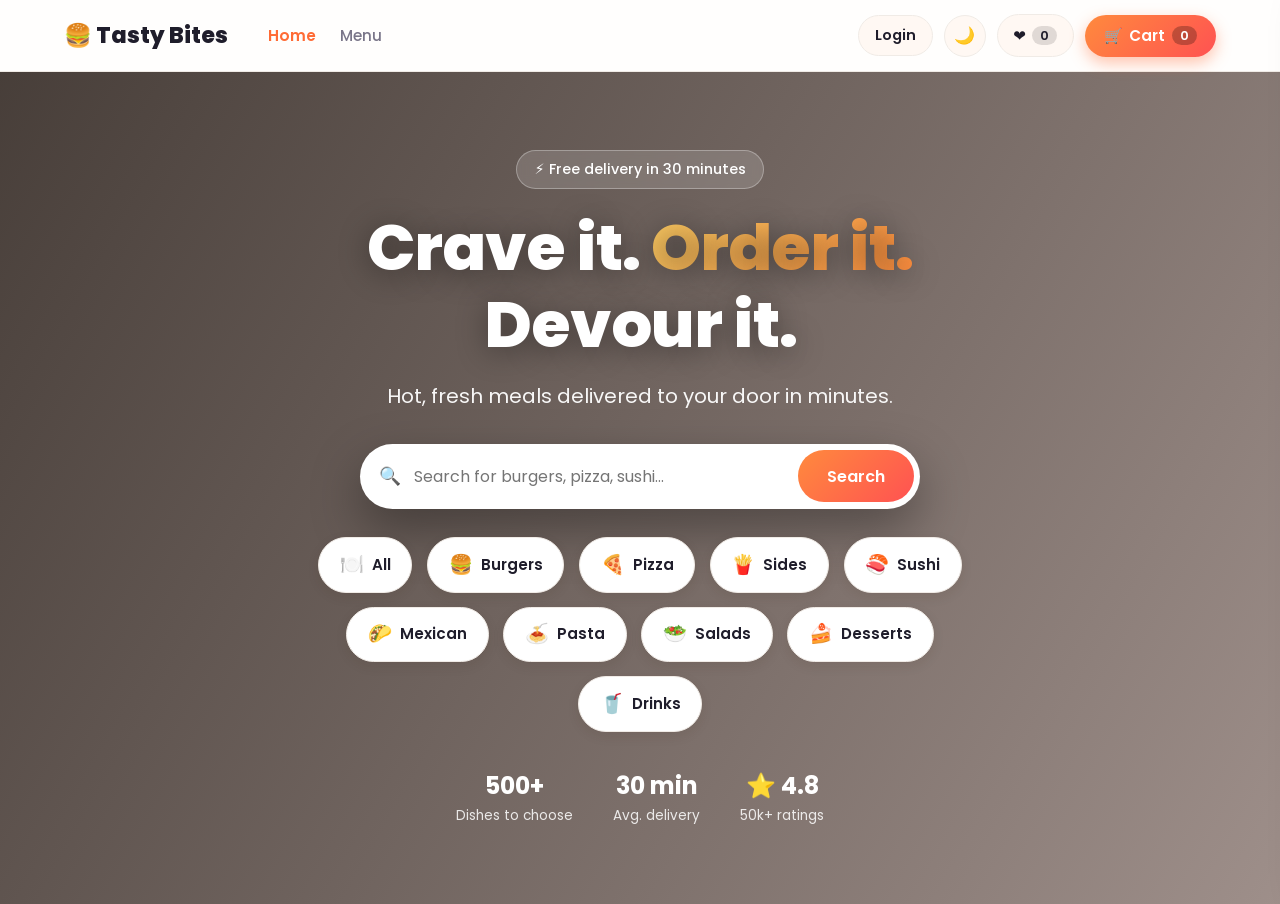
==== commit 69eb86e0: "Add login/sign-up and wishlist; make /menu and /details work without .html - serve.json: rewrite /me" ====
--- a/index.html
+++ b/index.html
@@ -20,7 +20,9 @@
       <a href="menu.html">Menu</a>
     </nav>
     <div class="header-actions">
+      <div id="auth-area" class="auth-area"></div>
       <button id="theme-toggle" class="theme-toggle" title="Toggle dark mode">🌙</button>
+      <button id="wishlist-toggle" class="wishlist-toggle" title="Your wishlist">❤️ <span id="fav-count" class="fav-count">0</span></button>
       <button id="cart-toggle" class="cart-toggle">
         🛒 <span class="cart-label">Cart</span> <span id="cart-count" class="cart-count">0</span>
       </button>
@@ -89,6 +91,33 @@
     </div>
   </div>
 
+  <!-- ===== Login / Sign-up modal ===== -->
+  <div class="modal" id="auth-modal">
+    <div class="modal-box">
+      <div class="modal-header">
+        <h2 id="auth-title">Login</h2>
+        <button id="auth-close" class="cart-close">✕</button>
+      </div>
+
+      <!-- Login form -->
+      <form id="login-form" class="checkout-form auth-form">
+        <label>Email<input type="email" id="login-email" required placeholder="you@example.com" /></label>
+        <label>Password<input type="password" id="login-password" required placeholder="Your password" /></label>
+        <button type="submit" class="place-order">Login</button>
+        <p class="auth-switch">New here? <a href="#" id="show-signup">Create an account</a></p>
+      </form>
+
+      <!-- Sign-up form -->
+      <form id="signup-form" class="checkout-form auth-form" hidden>
+        <label>Full Name<input type="text" id="signup-name" required placeholder="manasa" /></label>
+        <label>Email<input type="email" id="signup-email" required placeholder="you@example.com" /></label>
+        <label>Password<input type="password" id="signup-password" required minlength="4" placeholder="At least 4 characters" /></label>
+        <button type="submit" class="place-order">Create account ✅</button>
+        <p class="auth-switch">Already have an account? <a href="#" id="show-login">Login</a></p>
+      </form>
+    </div>
+  </div>
+
   <div class="overlay" id="overlay"></div>
   <div class="toast" id="toast" hidden></div>
 
--- a/styles.css
+++ b/styles.css
@@ -81,6 +81,25 @@
 
 .header-actions { display: flex; align-items: center; gap: 0.7rem; }
 
+/* Login / Sign-up area in the header */
+.auth-area { display: flex; align-items: center; gap: 0.5rem; }
+.auth-toggle {
+  background: var(--bg);
+  border: 1px solid var(--border);
+  color: var(--text);
+  padding: 0.55rem 1rem;
+  border-radius: 999px;
+  font-weight: 600; font-size: 0.9rem; font-family: inherit;
+  cursor: pointer;
+  transition: transform 0.18s ease, border-color 0.2s, color 0.2s;
+}
+.auth-toggle:hover { transform: translateY(-2px); border-color: var(--brand); color: var(--brand); }
+.auth-hi { font-weight: 600; font-size: 0.9rem; color: var(--text); }
+.auth-switch { text-align: center; font-size: 0.88rem; color: var(--muted); margin-top: 0.2rem; }
+.auth-switch a { color: var(--brand); font-weight: 600; text-decoration: none; }
+.auth-switch a:hover { text-decoration: underline; }
+@media (max-width: 560px) { .auth-hi { display: none; } }
+
 .theme-toggle {
   background: var(--bg);
   border: 1px solid var(--border);
@@ -490,6 +509,60 @@
 .card-img { width: 100%; height: 100%; object-fit: cover; transition: transform 0.5s ease; }
 .card:hover .card-img { transform: scale(1.1); }
 .emoji-fallback { font-size: 4.5rem; }
+
+/* Heart / wishlist button on each dish card */
+.fav-btn {
+  position: absolute;
+  top: 10px; left: 10px;
+  width: 38px; height: 38px;
+  border: none; border-radius: 50%;
+  background: rgba(255, 255, 255, 0.92);
+  font-size: 1.05rem; line-height: 1;
+  cursor: pointer;
+  display: flex; align-items: center; justify-content: center;
+  box-shadow: 0 4px 10px rgba(0, 0, 0, 0.18);
+  transition: transform 0.15s ease;
+  z-index: 2;
+}
+.fav-btn:hover { transform: scale(1.18); }
+.fav-btn.is-fav { background: #fff; }
+
+/* "Save to wishlist" button on the details page */
+.detail-fav {
+  margin-top: 0.7rem;
+  background: var(--bg);
+  border: 1px solid var(--border);
+  color: var(--text);
+  padding: 0.7rem 1.1rem;
+  border-radius: 12px;
+  font-weight: 600; font-family: inherit; font-size: 0.95rem;
+  cursor: pointer;
+  display: inline-flex; align-items: center; gap: 0.4rem;
+  transition: border-color 0.2s, color 0.2s, transform 0.15s ease;
+}
+.detail-fav:hover { transform: translateY(-2px); }
+.detail-fav.is-fav { border-color: var(--brand); color: var(--brand); background: var(--grad-soft); }
+
+/* Header wishlist button */
+.wishlist-toggle {
+  background: var(--bg);
+  border: 1px solid var(--border);
+  color: var(--text);
+  padding: 0.55rem 0.95rem;
+  border-radius: 999px;
+  font-weight: 600; font-size: 0.95rem; font-family: inherit;
+  cursor: pointer;
+  display: flex; align-items: center; gap: 0.4rem;
+  transition: transform 0.18s ease, border-color 0.2s, color 0.2s;
+}
+.wishlist-toggle:hover { transform: translateY(-2px); border-color: var(--brand); }
+.wishlist-toggle.active { border-color: var(--brand); color: var(--brand); background: var(--grad-soft); }
+.wishlist-toggle .fav-count {
+  background: rgba(0, 0, 0, 0.12);
+  border-radius: 999px;
+  padding: 0.05rem 0.5rem;
+  font-size: 0.8rem;
+}
 
 .rating-badge {
   position: absolute;
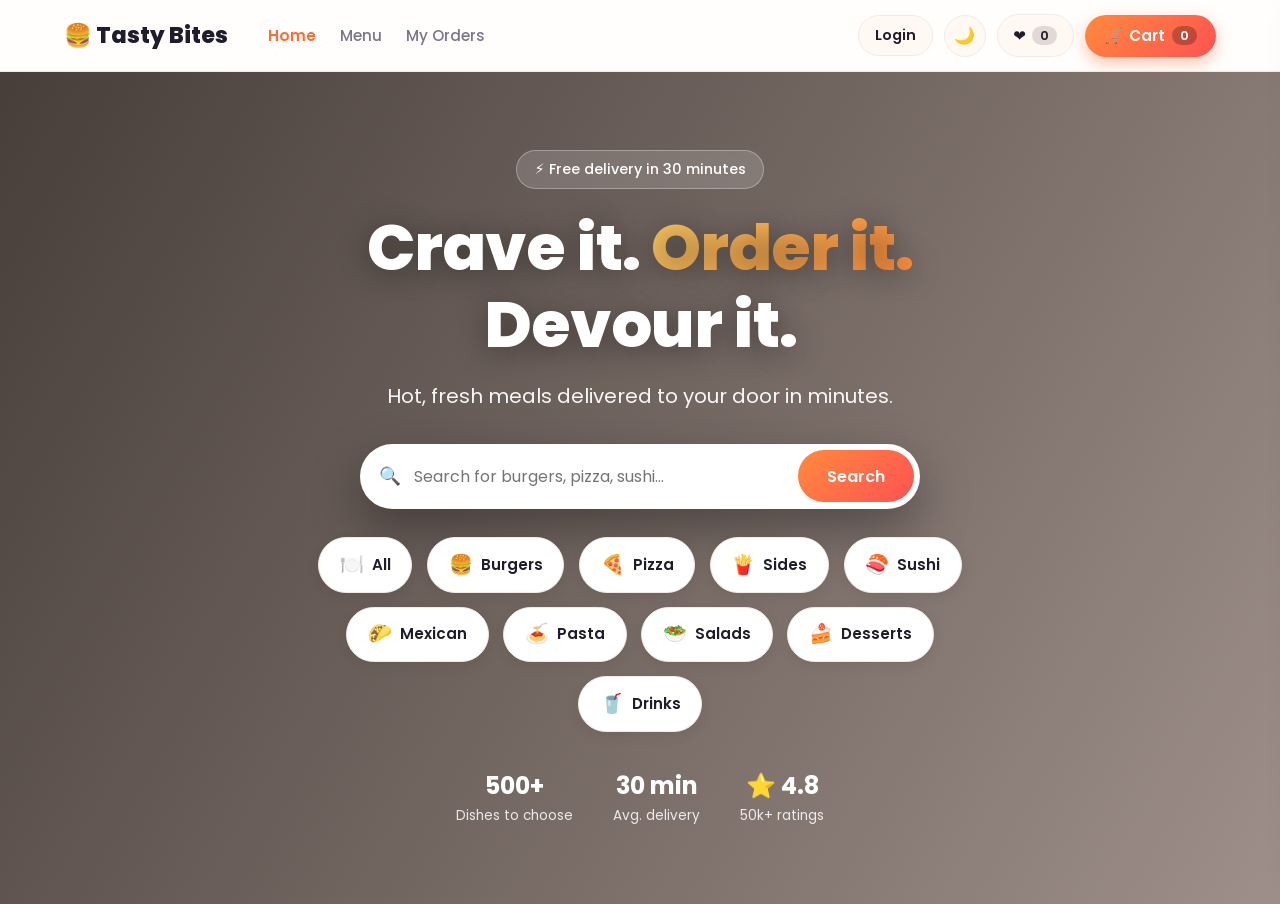
==== commit e140f9ba: "Add orders history page and nav link" ====
--- a/index.html
+++ b/index.html
@@ -18,6 +18,7 @@
     <nav class="nav-links">
       <a href="index.html" class="active">Home</a>
       <a href="menu.html">Menu</a>
+            <a href="orders.html">My Orders</a>
     </nav>
     <div class="header-actions">
       <div id="auth-area" class="auth-area"></div>
